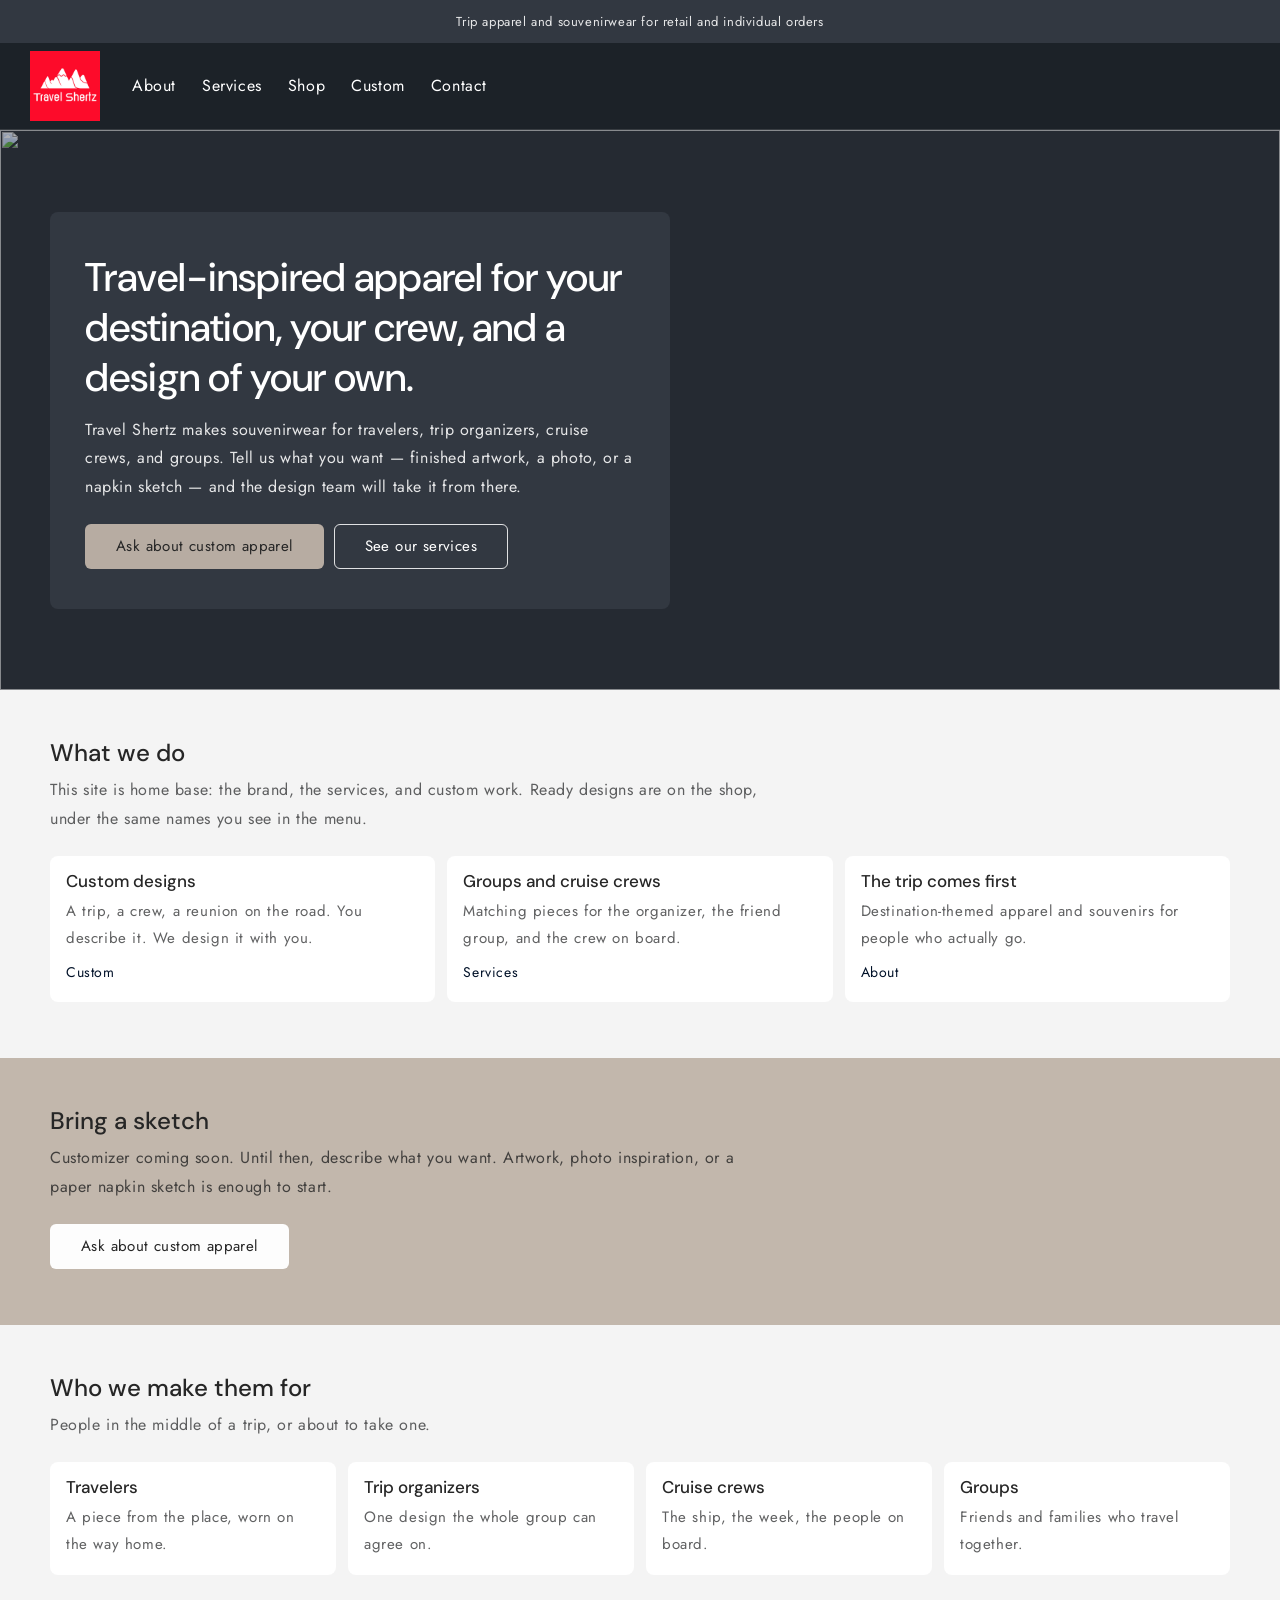
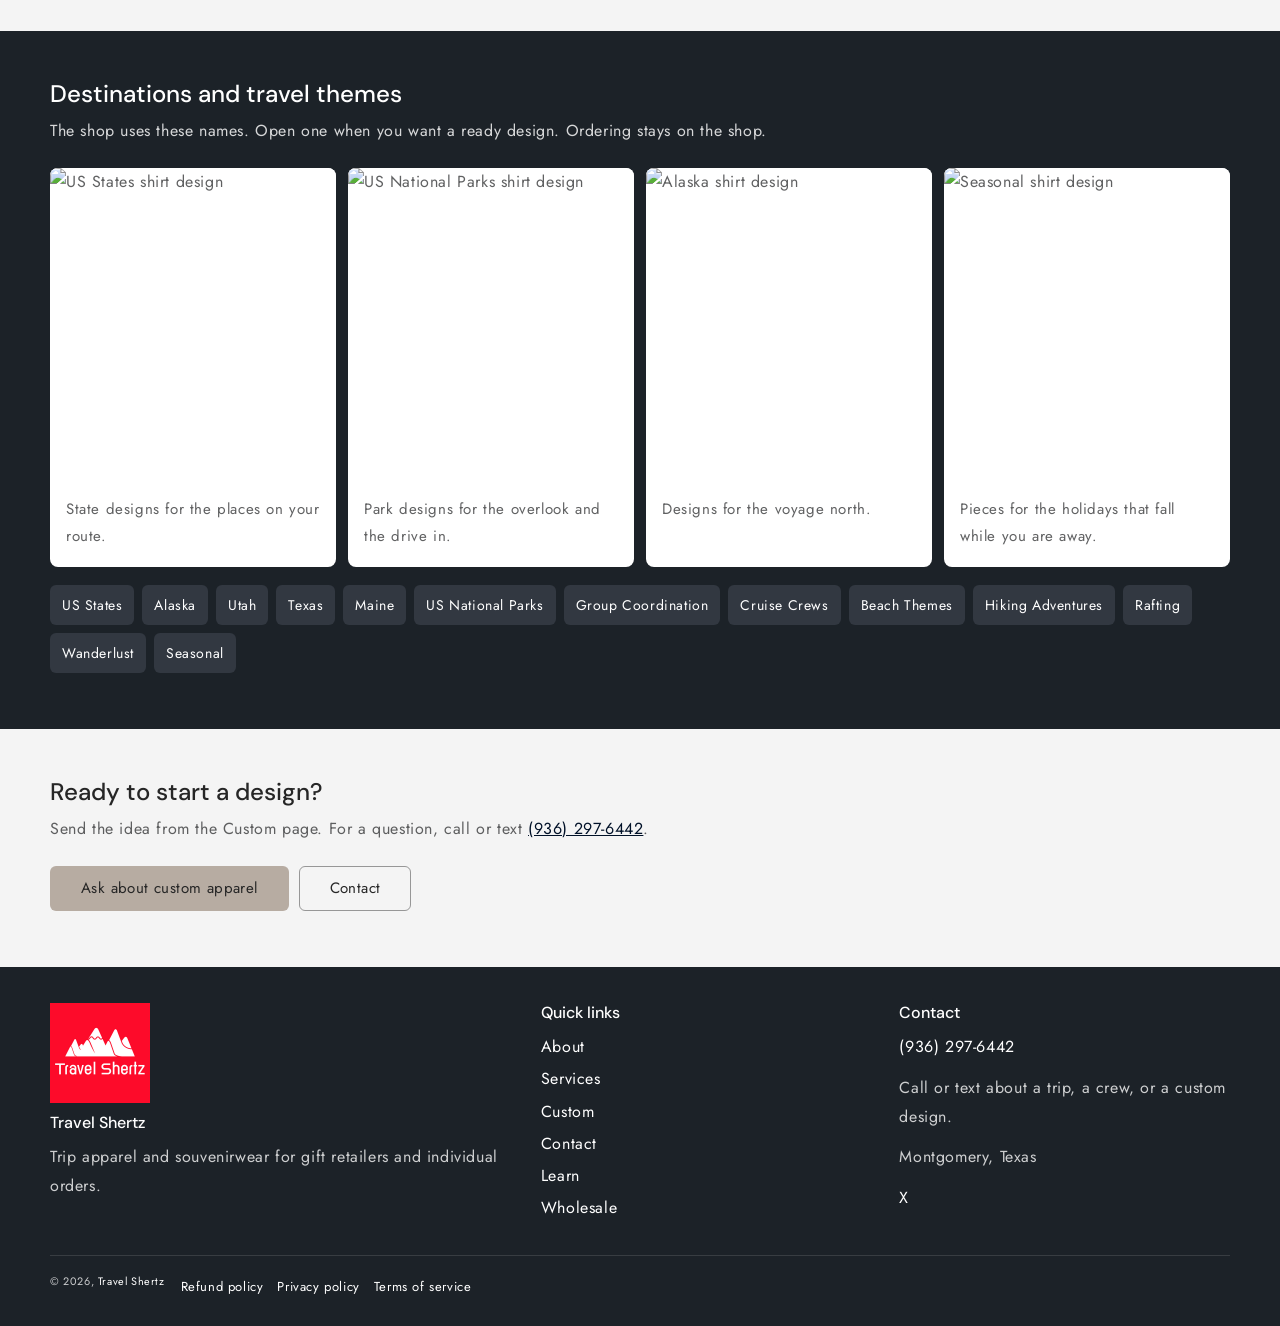
==== index.html @ 878ef2cf "Add Organization + WebSite JSON-LD and footer X link to homepage" ====
<!DOCTYPE html>
<html lang="en">
<head>
<meta charset="utf-8">
<meta name="viewport" content="width=device-width, initial-scale=1">
<title>Travel Shertz | Custom Design and Souvenir Apparel</title>
<meta name="description" content="Travel Shertz designs destination-themed apparel and souvenirs for travelers, trip organizers, cruise crews, and groups. Start a custom piece from artwork, a photo, or a napkin sketch.">

<link rel="canonical" href="https://travelshertz.com/">
<meta name="theme-color" content="#1c2228">
<link rel="icon" href="/assets/logo.png">
<link rel="preconnect" href="https://fonts.googleapis.com">
<link rel="preconnect" href="https://fonts.gstatic.com" crossorigin>
<link href="https://fonts.googleapis.com/css2?family=DM+Sans:ital,opsz,wght@0,9..40,500;0,9..40,600&family=Jost:ital,wght@0,400;0,500;0,700;1,400&display=swap" rel="stylesheet">
<link rel="stylesheet" href="/assets/site.css">

<script>document.documentElement.classList.add("js")</script>
<script type="application/ld+json">
{
  "@context": "https://schema.org",
  "@graph": [
    {
      "@type": "Organization",
      "@id": "https://travelshertz.com/#organization",
      "name": "Travel Shertz",
      "url": "https://travelshertz.com/",
      "logo": {
        "@type": "ImageObject",
        "url": "https://travelshertz.com/assets/logo.png",
        "width": 70,
        "height": 70
      },
      "description": "Travel Shertz designs destination-themed apparel and souvenirs for travelers, trip organizers, cruise crews, and groups.",
      "slogan": "Trip apparel and souvenirwear for retail and individual orders",
      "sameAs": [
        "https://shop.travelshertz.com/",
        "https://x.com/travelshertz"
      ],
      "telephone": "+19362976442",
      "address": {
        "@type": "PostalAddress",
        "streetAddress": "43 Brookgreen Cir N",
        "addressLocality": "Montgomery",
        "addressRegion": "TX",
        "postalCode": "77356",
        "addressCountry": "US"
      }
    },
    {
      "@type": "WebSite",
      "@id": "https://travelshertz.com/#website",
      "name": "Travel Shertz",
      "url": "https://travelshertz.com/",
      "inLanguage": "en",
      "publisher": {
        "@id": "https://travelshertz.com/#organization"
      }
    }
  ]
}
</script>
</head>
<body>
<a class="skip" href="#main">Skip to content</a>
<div class="announce"><p>Trip apparel and souvenirwear for retail and individual orders</p></div>
<header class="site-header">
  <div class="header-bar">
    <button class="nav-toggle" type="button" data-nav-toggle aria-expanded="false" aria-controls="nav">
      <span class="visually-hidden">Menu</span>
      <svg class="icon-open" xmlns="http://www.w3.org/2000/svg" fill="none" viewBox="0 0 18 16" aria-hidden="true"><path fill="currentColor" d="M1 .5a.5.5 0 1 0 0 1h15.71a.5.5 0 0 0 0-1zM.5 8a.5.5 0 0 1 .5-.5h15.71a.5.5 0 0 1 0 1H1A.5.5 0 0 1 .5 8m0 7a.5.5 0 0 1 .5-.5h15.71a.5.5 0 0 1 0 1H1a.5.5 0 0 1-.5-.5"/></svg>
      <svg class="icon-close" xmlns="http://www.w3.org/2000/svg" fill="none" viewBox="0 0 18 17" aria-hidden="true"><path fill="currentColor" d="M.865 15.978a.5.5 0 0 0 .707.707l7.433-7.431 7.579 7.282a.501.501 0 0 0 .846-.37.5.5 0 0 0-.153-.351L9.712 8.546l7.417-7.416a.5.5 0 1 0-.707-.708L8.991 7.853 1.413.573a.5.5 0 1 0-.693.72l7.563 7.268z"/></svg>
    </button>
    <a class="logo" href="/"><img src="/assets/logo.png" alt="Travel Shertz" width="70" height="70"></a>
    <span class="header-spacer" aria-hidden="true"></span>
    <nav id="nav" class="nav" data-nav aria-label="Primary">
      <ul class="primary">
        <li><a class="top" href="/about/">About</a></li>
        <li><a class="top" href="/services/">Services</a></li>
        <li class="has-sub" data-sub>
          <div class="shop-line">
            <a class="top" href="https://shop.travelshertz.com">Shop</a>
            <button class="sub-toggle" type="button" data-sub-toggle aria-expanded="false" aria-label="Show shop topics"><svg viewBox="0 0 10 6" aria-hidden="true"><path fill="currentColor" d="M9.354.646a.5.5 0 0 0-.708 0L5 4.293 1.354.646a.5.5 0 0 0-.708.708l4 4a.5.5 0 0 0 .708 0l4-4a.5.5 0 0 0 0-.708"/></svg></button>
          </div>
          <div class="sub">
            <div><p class="sub-label">Destinations</p><ul><li><a href="https://shop.travelshertz.com/collections/usa-souvenir-designs">US States</a></li>
<li><a href="https://shop.travelshertz.com/collections/alaska-souvenir-designs">Alaska</a></li>
<li><a href="https://shop.travelshertz.com/collections/utah-souvenir-designs">Utah</a></li>
<li><a href="https://shop.travelshertz.com/collections/texas-souvenir-designs">Texas</a></li>
<li><a href="https://shop.travelshertz.com/collections/maine-souvenir-designs">Maine</a></li>
<li><a href="https://shop.travelshertz.com/collections/us-national-park-souvenir-designs">US National Parks</a></li></ul></div>
<div><p class="sub-label">Group Themes</p><ul><li><a href="https://shop.travelshertz.com/collections/group-coordination">Group Coordination</a></li>
<li><a href="https://shop.travelshertz.com/collections/cruise-crews">Cruise Crews</a></li></ul></div>
<div><p class="sub-label">Travel Themes</p><ul><li><a href="https://shop.travelshertz.com/collections/beach-themes">Beach Themes</a></li>
<li><a href="https://shop.travelshertz.com/collections/hiking-adventures">Hiking Adventures</a></li>
<li><a href="https://shop.travelshertz.com/collections/rafting">Rafting</a></li>
<li><a href="https://shop.travelshertz.com/collections/wanderlust">Wanderlust</a></li></ul></div>
<div class="sub-single"><ul><li><a href="https://shop.travelshertz.com/collections/holiday-designs">Seasonal</a></li></ul></div>
          </div>
        </li>
        <li><a class="top" href="/custom/">Custom</a></li>
        <li><a class="top" href="/contact/">Contact</a></li>
      </ul>
    </nav>
  </div>
</header>
<main id="main">
<section class="hero">
  <img class="hero-media" src="https://shop.travelshertz.com/cdn/shop/files/northern-forest.jpg?v=1706945706&width=2000" alt="" width="2000" height="1334" fetchpriority="high">
  <div class="hero-shade" aria-hidden="true"></div>
  <div class="hero-inner">
    <div class="hero-box">
      <h1>Travel-inspired apparel for your destination, your crew, and a design of your own.</h1>
      <p>Travel Shertz makes souvenirwear for travelers, trip organizers, cruise crews, and groups. Tell us what you want — finished artwork, a photo, or a napkin sketch — and the design team will take it from there.</p>
      <div class="hero-actions">
        <a class="btn" href="/custom/">Ask about custom apparel</a>
        <a class="btn btn-secondary" href="/services/">See our services</a>
      </div>
    </div>
  </div>
</section>
<section class="section">
  <div class="page-width">
    <div class="section-head">
      <h2>What we do</h2>
      <p>This site is home base: the brand, the services, and custom work. Ready designs are on the shop, under the same names you see in the menu.</p>
    </div>
    <div class="cards cols-3">
      <a class="text-card" href="/custom/">
        <h3>Custom designs</h3>
        <p>A trip, a crew, a reunion on the road. You describe it. We design it with you.</p>
        <span class="more">Custom</span>
      </a>
      <a class="text-card" href="/services/#groups">
        <h3>Groups and cruise crews</h3>
        <p>Matching pieces for the organizer, the friend group, and the crew on board.</p>
        <span class="more">Services</span>
      </a>
      <a class="text-card" href="/about/">
        <h3>The trip comes first</h3>
        <p>Destination-themed apparel and souvenirs for people who actually go.</p>
        <span class="more">About</span>
      </a>
    </div>
  </div>
</section>
<section class="band-sand">
  <div class="section page-width">
    <div class="section-head">
      <h2>Bring a sketch</h2>
      <p>Customizer coming soon. Until then, describe what you want. Artwork, photo inspiration, or a paper napkin sketch is enough to start.</p>
    </div>
    <a class="btn" href="/custom/">Ask about custom apparel</a>
  </div>
</section>
<section class="section">
  <div class="page-width">
    <div class="section-head">
      <h2>Who we make them for</h2>
      <p>People in the middle of a trip, or about to take one.</p>
    </div>
    <div class="cards cols-4">
      <div class="text-card"><h3>Travelers</h3><p>A piece from the place, worn on the way home.</p></div>
      <div class="text-card"><h3>Trip organizers</h3><p>One design the whole group can agree on.</p></div>
      <div class="text-card"><h3>Cruise crews</h3><p>The ship, the week, the people on board.</p></div>
      <div class="text-card"><h3>Groups</h3><p>Friends and families who travel together.</p></div>
    </div>
  </div>
</section>
<section class="band-dark">
  <div class="section page-width">
    <div class="section-head">
      <h2>Destinations and travel themes</h2>
      <p>The shop uses these names. Open one when you want a ready design. Ordering stays on the shop.</p>
    </div>
    <div class="cards cols-4">
      <a class="card" href="https://shop.travelshertz.com/collections/usa-souvenir-designs">
        <img src="https://shop.travelshertz.com/cdn/shop/files/Texas_State_Skull_BC_3001_Athletic_Heather.jpg?v=1722195351&width=900" alt="US States shirt design" width="900" height="900" loading="lazy">
        <div class="card-body"><h3>US States</h3><p>State designs for the places on your route.</p></div>
      </a><a class="card" href="https://shop.travelshertz.com/collections/us-national-park-souvenir-designs">
        <img src="https://shop.travelshertz.com/cdn/shop/files/Carlsbad_Caverns_National_Park_Color_Badge_01_BC_3001_Deep_Teal.jpg?v=1723147517&width=900" alt="US National Parks shirt design" width="900" height="900" loading="lazy">
        <div class="card-body"><h3>US National Parks</h3><p>Park designs for the overlook and the drive in.</p></div>
      </a><a class="card" href="https://shop.travelshertz.com/collections/alaska-souvenir-designs">
        <img src="https://shop.travelshertz.com/cdn/shop/files/Crusin_to_Alaska_2024_BC_3001_White.jpg?v=1722196197&width=900" alt="Alaska shirt design" width="900" height="900" loading="lazy">
        <div class="card-body"><h3>Alaska</h3><p>Designs for the voyage north.</p></div>
      </a><a class="card" href="https://shop.travelshertz.com/collections/holiday-designs">
        <img src="https://shop.travelshertz.com/cdn/shop/files/SOL-CATI_BC3001_Black_d3bbeb18-f0de-481c-b715-cf8dd68c340a.jpg?v=1742321583&width=900" alt="Seasonal shirt design" width="900" height="900" loading="lazy">
        <div class="card-body"><h3>Seasonal</h3><p>Pieces for the holidays that fall while you are away.</p></div>
      </a>
    </div>
    <ul class="nouns">
      <li><a href="https://shop.travelshertz.com/collections/usa-souvenir-designs">US States</a></li>
<li><a href="https://shop.travelshertz.com/collections/alaska-souvenir-designs">Alaska</a></li>
<li><a href="https://shop.travelshertz.com/collections/utah-souvenir-designs">Utah</a></li>
<li><a href="https://shop.travelshertz.com/collections/texas-souvenir-designs">Texas</a></li>
<li><a href="https://shop.travelshertz.com/collections/maine-souvenir-designs">Maine</a></li>
<li><a href="https://shop.travelshertz.com/collections/us-national-park-souvenir-designs">US National Parks</a></li>
<li><a href="https://shop.travelshertz.com/collections/group-coordination">Group Coordination</a></li>
<li><a href="https://shop.travelshertz.com/collections/cruise-crews">Cruise Crews</a></li>
<li><a href="https://shop.travelshertz.com/collections/beach-themes">Beach Themes</a></li>
<li><a href="https://shop.travelshertz.com/collections/hiking-adventures">Hiking Adventures</a></li>
<li><a href="https://shop.travelshertz.com/collections/rafting">Rafting</a></li>
<li><a href="https://shop.travelshertz.com/collections/wanderlust">Wanderlust</a></li>
<li><a href="https://shop.travelshertz.com/collections/holiday-designs">Seasonal</a></li>
    </ul>
  </div>
</section>
<section class="section">
  <div class="page-width">
    <div class="section-head">
      <h2>Ready to start a design?</h2>
      <p>Send the idea from the Custom page. For a question, call or text <a href="tel:+19362976442">(936) 297-6442</a>.</p>
    </div>
    <div class="actions-row">
      <a class="btn" href="/custom/">Ask about custom apparel</a>
      <a class="btn btn-line" href="/contact/">Contact</a>
    </div>
  </div>
</section>
</main>
<footer class="footer">
  <div class="page-width">
    <div class="footer-grid">
      <div>
        <img class="footer-logo" src="/assets/logo.png" alt="" width="100" height="100">
        <h2>Travel Shertz</h2>
        <p>Trip apparel and souvenirwear for gift retailers and individual orders.</p>
      </div>
      <div>
        <h2>Quick links</h2>
        <ul>
          <li><a href="/about/">About</a></li>
          <li><a href="/services/">Services</a></li>
          <li><a href="/custom/">Custom</a></li>
          <li><a href="/contact/">Contact</a></li>
          <li><a href="/learn/">Learn</a></li>
          <li><a href="https://shop.travelshertz.com/pages/wholesale">Wholesale</a></li>
        </ul>
      </div>
      <div>
        <h2>Contact</h2>
        <p><a href="tel:+19362976442">(936) 297-6442</a></p>
        <p>Call or text about a trip, a crew, or a custom design.</p>
        <p>Montgomery, Texas</p>
        <p><a href="https://x.com/travelshertz" rel="me noopener" target="_blank">X</a></p>
      </div>
    </div>
    <div class="footer-base">
      <small>&copy; 2026, <a href="/">Travel Shertz</a></small>
      <ul>
        <li><a href="https://shop.travelshertz.com/policies/refund-policy">Refund policy</a></li>
        <li><a href="/privacy.html">Privacy policy</a></li>
        <li><a href="/terms.html">Terms of service</a></li>
      </ul>
    </div>
  </div>
</footer>
<script src="/assets/site.js"></script>
</body>
</html>
---- assets/site.css ----
/* Visual system matched to shop.travelshertz.com: Jost body, DM Sans headings, charcoal header, taupe buttons. */
:root {
  --bg: #f4f4f4;
  --paper: #ffffff;
  --ink: #2b2c2d;
  --strong: #262626;
  --muted: rgba(43, 44, 45, 0.75);
  --link: #001128;
  --header: #1c2228;
  --bar: #323841;
  --taupe: #b7aca2;
  --taupe-deep: #797068;
  --sand: #c2b7ac;
  --line: rgba(43, 44, 45, 0.16);
  --radius: 8px;
  --btn: 6px;
  --font: Jost, "Segoe UI", sans-serif;
  --display: "DM Sans", "Segoe UI", sans-serif;
  --page: 120rem;
}

*,
*::before,
*::after { box-sizing: border-box; }

html { font-size: 62.5%; scroll-behavior: smooth; }

body {
  margin: 0;
  min-height: 100%;
  background: var(--bg);
  color: var(--muted);
  font-family: var(--font);
  font-size: 1.6rem;
  font-weight: 400;
  letter-spacing: 0.06rem;
  line-height: 1.8;
}

img { max-width: 100%; height: auto; }

h1, h2, h3, .sub-label {
  font-family: var(--display);
  font-weight: 500;
  letter-spacing: 0;
  color: var(--strong);
  line-height: 1.25;
}

h1 { font-size: 3rem; margin: 0 0 1.2rem; }
h2 { font-size: 2.2rem; margin: 0 0 1rem; }
h3 { font-size: 1.7rem; margin: 0 0 0.6rem; }

@media (min-width: 750px) {
  h1 { font-size: 4rem; }
  h2 { font-size: 2.4rem; }
}

p { margin: 0 0 1.2rem; }
a { color: var(--link); }
button, input, select, textarea { font: inherit; letter-spacing: 0.04rem; }

.skip {
  position: absolute;
  left: 1rem;
  top: -8rem;
  background: #fff;
  color: #000;
  padding: 1rem 1.4rem;
  z-index: 80;
  border-radius: var(--btn);
}
.skip:focus { top: 1rem; }

.visually-hidden {
  position: absolute;
  width: 1px;
  height: 1px;
  padding: 0;
  margin: -1px;
  overflow: hidden;
  clip: rect(0, 0, 0, 0);
  white-space: nowrap;
  border: 0;
}

.page-width {
  width: min(var(--page), calc(100% - 3rem));
  margin-inline: auto;
}
@media (min-width: 990px) {
  .page-width { width: min(var(--page), calc(100% - 10rem)); }
}

.announce {
  background: var(--bar);
  color: rgba(255, 255, 255, 0.88);
  text-align: center;
  padding: 1rem 1.5rem;
  font-size: 1.3rem;
}
.announce p { margin: 0; }

.site-header {
  position: sticky;
  top: 0;
  z-index: 50;
  background: var(--header);
  border-bottom: 1px solid rgba(255, 255, 255, 0.12);
}

.header-bar {
  display: grid;
  grid-template-columns: 4.4rem 1fr 4.4rem;
  align-items: center;
  min-height: 7.4rem;
  padding: 0.6rem 1.2rem;
  position: relative;
}

.logo { justify-self: center; display: flex; line-height: 0; text-decoration: none; }
.logo img { width: 70px; height: 70px; }

.nav-toggle {
  display: none;
  width: 4.4rem;
  height: 4.4rem;
  border: 0;
  background: transparent;
  color: #fff;
  padding: 0;
  cursor: pointer;
  align-items: center;
  justify-content: center;
}
.js .nav-toggle { display: inline-flex; }
.nav-toggle svg { width: 1.8rem; height: 1.6rem; }
.nav-toggle .icon-close { display: none; }
.nav-toggle[aria-expanded="true"] .icon-open { display: none; }
.nav-toggle[aria-expanded="true"] .icon-close { display: block; }

.primary, .sub ul, .nouns, .footer ul { list-style: none; margin: 0; padding: 0; }

.primary a.top {
  color: var(--strong);
  text-decoration: none;
  display: flex;
  align-items: center;
  min-height: 4.4rem;
  padding: 0.4rem 2rem;
}
.primary a.top:hover,
.primary a[aria-current="page"] { text-decoration: underline; text-underline-offset: 0.3rem; }

.nav {
  grid-column: 1 / -1;
  background: var(--bg);
  color: var(--ink);
}
.js .nav { display: none; }
.js .nav.is-open {
  display: block;
  position: absolute;
  left: 0;
  right: 0;
  top: 100%;
  max-height: calc(100vh - 8rem);
  overflow: auto;
  box-shadow: 0 8px 20px rgba(0, 17, 40, 0.12);
  border-top: 1px solid var(--line);
}

.shop-line { display: flex; align-items: center; justify-content: space-between; }
.shop-line .top { flex: 1; }
.sub-toggle {
  display: none;
  width: 4.4rem;
  height: 4.4rem;
  margin-right: 0.6rem;
  border: 0;
  background: transparent;
  color: var(--strong);
  cursor: pointer;
}
.js .sub-toggle { display: inline-flex; align-items: center; justify-content: center; }
.sub-toggle svg { width: 1rem; height: 0.6rem; }
.sub-toggle[aria-expanded="true"] svg { transform: rotate(180deg); }

.sub { padding: 0 2rem 1.4rem 3.2rem; }
.js .sub { display: none; }
.js .has-sub.is-open .sub { display: block; }
.sub-label {
  margin: 1rem 0 0.4rem;
  font-size: 1.4rem;
}
.sub-single { padding-top: 1rem; }
.sub-single a { font-family: var(--display); font-weight: 500; color: var(--strong); }
.sub a {
  display: block;
  color: var(--ink);
  text-decoration: none;
  padding: 0.45rem 0;
  font-size: 1.5rem;
}
.sub a:hover { text-decoration: underline; text-underline-offset: 0.25rem; }

@media (min-width: 990px) {
  .header-bar {
    display: flex;
    gap: 1.2rem;
    padding: 0.8rem 3rem;
  }
  .header-spacer, .nav-toggle, .sub-toggle { display: none !important; }
  .logo { justify-self: auto; margin-right: 0.8rem; }
  .nav, .js .nav {
    display: block;
    position: static;
    background: transparent;
    max-height: none;
    overflow: visible;
    box-shadow: none;
    border: 0;
    grid-column: auto;
  }
  .primary { display: flex; align-items: center; gap: 0.2rem; }
  .primary a.top {
    color: #fff;
    padding: 1rem 1.2rem;
    min-height: 0;
  }
  .header-bar { position: relative; }
  .has-sub { position: static; }
  .sub, .js .sub {
    display: none;
    position: absolute;
    top: calc(100% - 0.2rem);
    left: 16rem;
    right: auto;
    width: max-content;
    max-width: calc(100vw - 8rem);
    padding: 2rem 2.2rem 2.2rem;
    background: var(--bg);
    border-radius: var(--radius);
    box-shadow: 0 4px 16px rgba(0, 17, 40, 0.12);
    grid-template-columns: max-content max-content max-content max-content;
    gap: 1.6rem 3.2rem;
    z-index: 60;
  }
  .has-sub:hover .sub,
  .has-sub:focus-within .sub,
  .js .has-sub:hover .sub,
  .js .has-sub:focus-within .sub { display: grid; }
  .sub-label { margin-top: 0; color: var(--strong); }
  .sub-single { padding-top: 0; }
  .sub-single a { padding-top: 0; }
  .sub a { color: rgba(43, 44, 45, 0.9); padding: 0.35rem 0; }
}

.hero {
  position: relative;
  display: flex;
  align-items: center;
  min-height: 34rem;
  background: var(--header);
  overflow: hidden;
}
@media (min-width: 750px) {
  .hero { min-height: 56rem; }
}
.hero-media, .hero-shade { position: absolute; inset: 0; width: 100%; height: 100%; }
.hero-media { object-fit: cover; }
.hero-shade { background: #323841; opacity: 0.4; }
.hero-inner { position: relative; z-index: 1; padding: 3rem 0; width: min(var(--page), calc(100% - 3rem)); margin-inline: auto; }
@media (min-width: 990px) {
  .hero-inner { width: min(var(--page), calc(100% - 10rem)); }
}
.hero-box {
  background: var(--bar);
  color: rgba(255, 255, 255, 0.88);
  border-radius: var(--radius);
  padding: 2.6rem 2rem;
  max-width: 62rem;
}
@media (min-width: 750px) {
  .hero-box { padding: 4rem 3.5rem; }
}
.hero-box h1 { color: #fff; margin-bottom: 1.4rem; }
.hero-box p { margin: 0; font-size: 1.6rem; }
.hero-actions { display: flex; flex-wrap: wrap; gap: 1rem; margin-top: 2.2rem; }
@media (max-width: 749px) {
  .hero-inner { text-align: center; }
  .hero-box { margin-inline: auto; max-width: 100%; }
  .hero-actions { flex-direction: column; align-items: stretch; }
  .hero-actions .btn { width: 100%; }
}

.btn {
  display: inline-flex;
  align-items: center;
  justify-content: center;
  min-height: 4.5rem;
  padding: 0 3rem;
  border-radius: var(--btn);
  border: 1px solid transparent;
  background: var(--taupe);
  color: var(--strong);
  text-decoration: none;
  cursor: pointer;
  font-size: 1.5rem;
  letter-spacing: 0.04rem;
}
.btn:hover { background: #a89d93; text-decoration: none; }
.btn-secondary {
  background: transparent;
  color: #fff;
  border-color: rgba(255, 255, 255, 0.85);
}
.btn-secondary:hover { background: rgba(255, 255, 255, 0.08); }
.btn-line {
  background: transparent;
  color: var(--strong);
  border-color: rgba(38, 38, 38, 0.45);
}
.btn-line:hover { background: rgba(38, 38, 38, 0.05); }
.band-sand .btn { background: #fdfdfd; color: var(--strong); }
.band-sand .btn:hover { background: #fff; }
.band-dark .btn { background: #fff; color: #001128; }
.band-dark .btn:hover { background: #f4f4f4; }

.section { padding: 3.6rem 0 4.2rem; }
@media (min-width: 750px) {
  .section { padding: 4.8rem 0 5.6rem; }
}
.section-head { max-width: 72rem; margin-bottom: 2.2rem; }
.section-head h2, .section-head p:last-child { margin-bottom: 0; }
.section-head p { margin-top: 0.8rem; }

.cards { display: grid; gap: 1.2rem; grid-template-columns: minmax(0, 1fr); }
@media (min-width: 750px) {
  .cards.cols-2 { grid-template-columns: repeat(2, minmax(0, 1fr)); }
  .cards.cols-3 { grid-template-columns: repeat(3, minmax(0, 1fr)); }
  .cards.cols-4 { grid-template-columns: repeat(2, minmax(0, 1fr)); }
}
@media (min-width: 990px) {
  .cards.cols-4 { grid-template-columns: repeat(4, minmax(0, 1fr)); }
}

.card, .text-card {
  background: var(--paper);
  border-radius: var(--radius);
  color: var(--muted);
  overflow: hidden;
}
a.card, a.text-card { display: flex; flex-direction: column; height: 100%; text-decoration: none; color: var(--muted); }
a.card:hover h3, a.text-card:hover h3 { text-decoration: underline; text-underline-offset: 0.3rem; }
.card img { width: 100%; max-width: 100%; aspect-ratio: 1; object-fit: cover; background: #fff; display: block; }
.card-body, .text-card { padding: 1.5rem 1.6rem 1.7rem; }
.text-card h3, .card h3 { color: var(--strong); }
.card p, .text-card p { margin: 0; font-size: 1.5rem; }
.card .more, .text-card .more { display: inline-block; margin-top: 0.8rem; color: var(--link); font-size: 1.4rem; }

.band-sand { background: var(--sand); color: rgba(38, 38, 38, 0.82); }
.band-sand h2, .band-sand h3 { color: var(--strong); }
.band-dark { background: var(--header); color: rgba(255, 255, 255, 0.82); }
.band-dark h2, .band-dark h3 { color: #fff; }
.band-dark .section-head p { color: rgba(255, 255, 255, 0.82); }

.nouns { display: flex; flex-wrap: wrap; gap: 0.8rem; margin-top: 1.8rem; }
.nouns a {
  display: inline-flex;
  align-items: center;
  min-height: 4rem;
  padding: 0.4rem 1.2rem;
  border-radius: var(--btn);
  background: var(--bar);
  color: #fff;
  text-decoration: none;
  font-size: 1.4rem;
}
.nouns a:hover { text-decoration: underline; text-underline-offset: 0.25rem; }
.band-light .nouns a, .prose .nouns a { background: #fff; color: var(--strong); border: 1px solid var(--line); }

.split {
  display: grid;
  gap: 2rem;
}
@media (min-width: 750px) {
  .split { grid-template-columns: 1.15fr 0.85fr; align-items: start; }
}

.page-intro { padding: 3.2rem 0 0.4rem; }
.page-intro .lede { max-width: 74rem; font-size: 1.8rem; color: rgba(43, 44, 45, 0.82); }

.prose { max-width: 76rem; padding-bottom: 4rem; }
.prose h2 { margin-top: 3.2rem; padding-bottom: 0.5rem; border-bottom: 2px solid var(--taupe); }
.prose ul { margin: 0 0 1.4rem; padding-left: 1.8rem; }
.prose li { margin: 0.4rem 0; }
.prose a { color: var(--link); }

.note {
  background: #fff;
  border-radius: var(--radius);
  padding: 1.6rem 1.8rem;
  margin: 0 0 2rem;
}
.note h2 { margin: 0 0 0.8rem; padding: 0; border: 0; font-size: 2rem; }
.prose .btn { margin-top: 0.4rem; }
.band-sand .note { background: rgba(255, 255, 255, 0.45); }

.form { display: grid; gap: 1.4rem; max-width: 64rem; }
.form label { display: block; color: var(--strong); font-weight: 500; font-size: 1.4rem; margin-bottom: 0.45rem; }
.hint { display: block; margin-top: 0.4rem; font-size: 1.3rem; font-weight: 400; color: var(--muted); }
input[type="text"], input[type="email"], input[type="tel"], input[type="url"], input:not([type]), select, textarea {
  width: 100%;
  color: var(--strong);
  background: #fff;
  border: 1px solid rgba(43, 44, 45, 0.55);
  border-radius: var(--btn);
  padding: 1.2rem 1.4rem;
}
a[href^="tel:"] { white-space: nowrap; }
textarea { min-height: 14rem; resize: vertical; }
input:focus, select:focus, textarea:focus { outline: 2px solid var(--taupe-deep); outline-offset: 1px; }
.optin {
  display: flex;
  gap: 1rem;
  align-items: flex-start;
  background: #fff;
  border: 1px solid var(--line);
  border-radius: var(--radius);
  padding: 1.2rem 1.3rem;
}
.optin input { width: auto; margin-top: 0.45rem; }
.optin span { font-size: 1.3rem; letter-spacing: 0.02rem; line-height: 1.55; font-weight: 400; color: var(--muted); }
.optin a { color: var(--link); }
input.hp { position: absolute; left: -10000px; top: auto; width: 1px; height: 1px; overflow: hidden; padding: 0; border: 0; }
.status { min-height: 1.6em; color: var(--strong); font-size: 1.5rem; }
.actions-row { display: flex; flex-wrap: wrap; gap: 1rem; align-items: center; }

.footer {
  background: var(--header);
  color: rgba(255, 255, 255, 0.78);
  padding: 3.6rem 0 2.4rem;
}
.footer a { color: #fff; text-decoration: none; }
.footer a:hover { text-decoration: underline; text-underline-offset: 0.25rem; }
.footer h2 { color: #fff; font-size: 1.6rem; margin: 0 0 1rem; }
.footer-grid { display: grid; gap: 2.8rem; }
@media (min-width: 750px) {
  .footer-grid { grid-template-columns: 1.4fr 1fr 1fr; }
}
.footer-logo { width: 100px; height: 100px; display: block; margin-bottom: 1rem; }
.footer li { margin: 0.35rem 0; }
.footer-base {
  display: flex;
  flex-wrap: wrap;
  gap: 0.8rem 1.6rem;
  margin-top: 2.8rem;
  padding-top: 1.6rem;
  border-top: 1px solid rgba(255, 255, 255, 0.12);
  font-size: 1.3rem;
}
.footer-base ul { display: flex; flex-wrap: wrap; gap: 0.4rem 1.4rem; }

:focus-visible { outline: 2px solid #c2b7ac; outline-offset: 2px; }
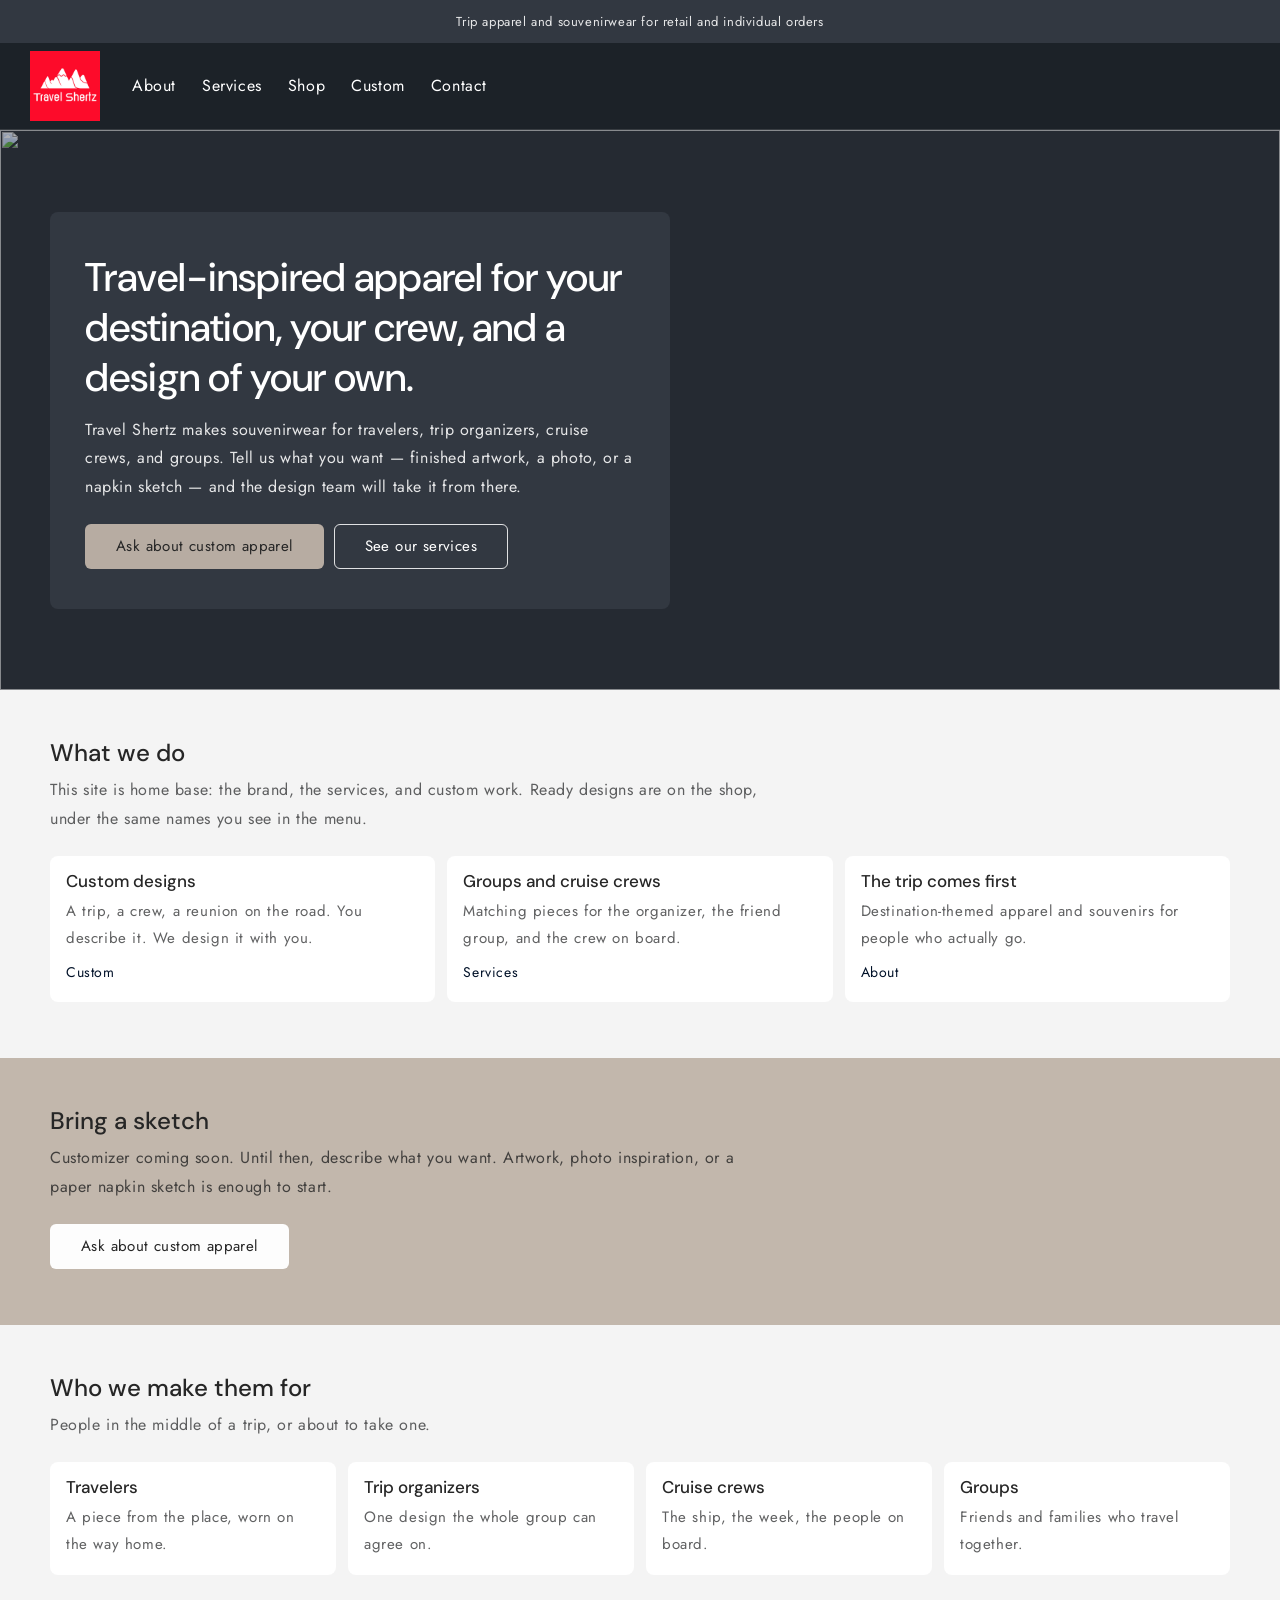
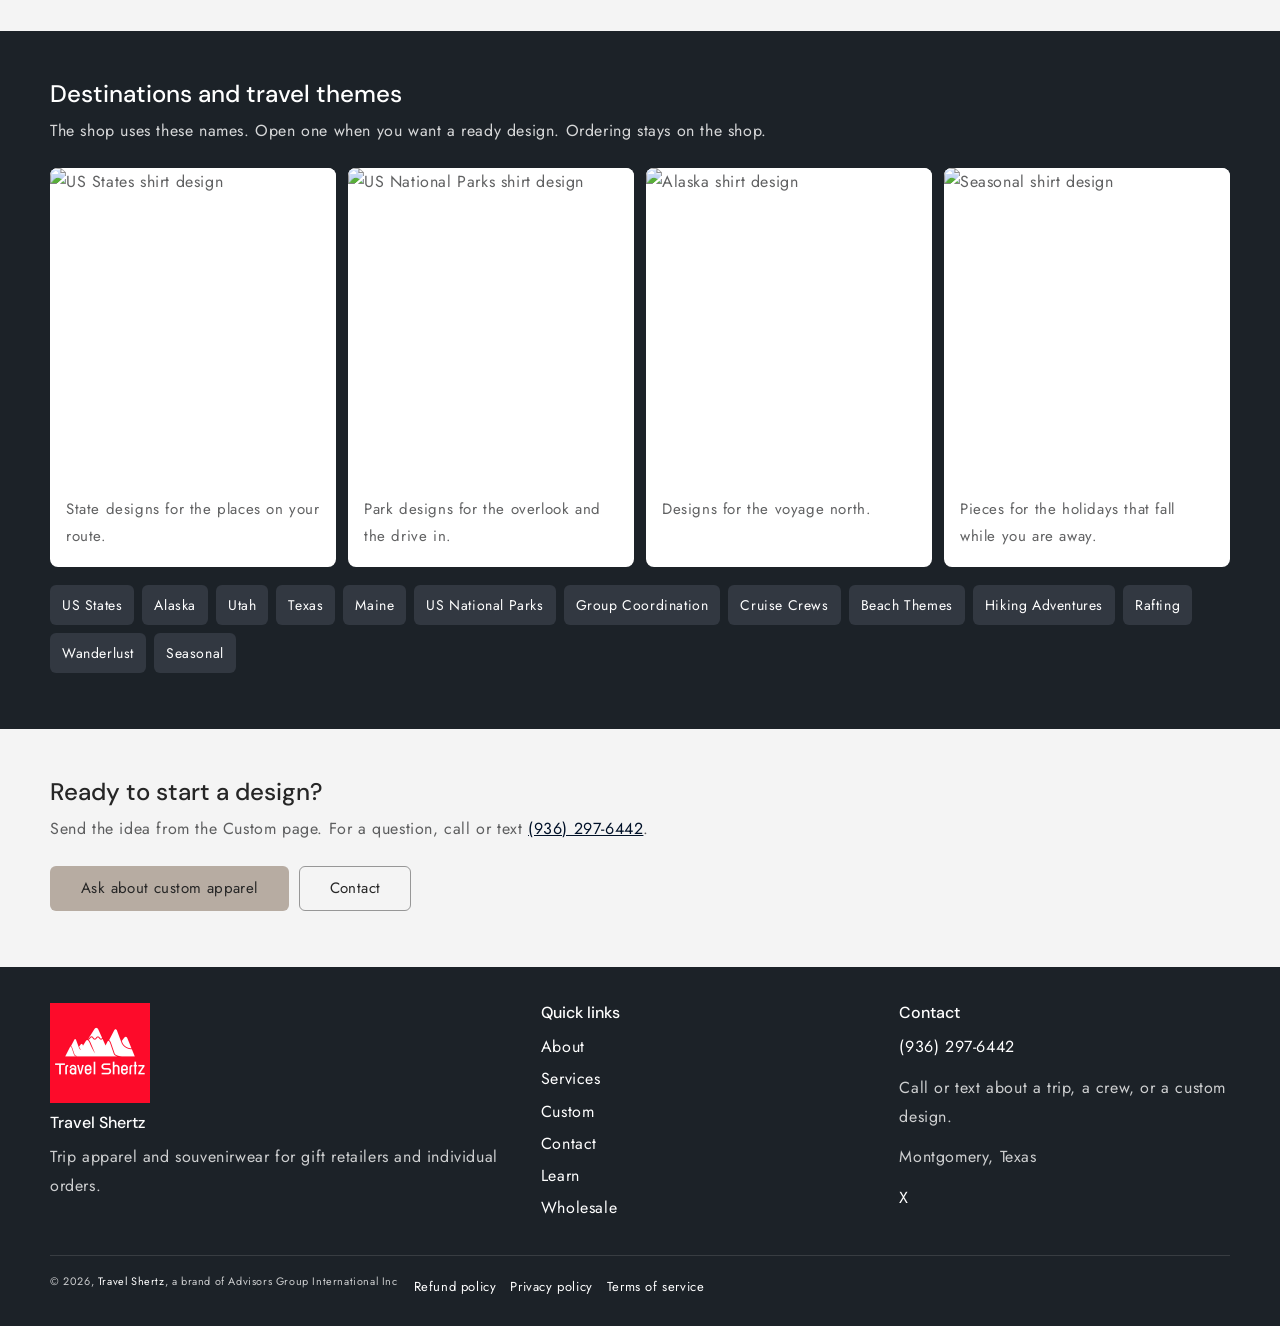
==== commit 25495ae6: "Add AGII brand line to footer and parentOrganization JSON-LD Travel Shertz is a brand of Advisors Gr" ====
--- a/index.html
+++ b/index.html
@@ -32,6 +32,11 @@
       },
       "description": "Travel Shertz designs destination-themed apparel and souvenirs for travelers, trip organizers, cruise crews, and groups.",
       "slogan": "Trip apparel and souvenirwear for retail and individual orders",
+      "parentOrganization": {
+        "@type": "Organization",
+        "name": "Advisors Group International Inc",
+        "url": "https://advisorsgroupintl.com/"
+      },
       "sameAs": [
         "https://shop.travelshertz.com/",
         "https://x.com/travelshertz"
@@ -245,7 +250,7 @@
       </div>
     </div>
     <div class="footer-base">
-      <small>&copy; 2026, <a href="/">Travel Shertz</a></small>
+      <small>&copy; 2026, <a href="/">Travel Shertz</a>, a brand of Advisors Group International Inc</small>
       <ul>
         <li><a href="https://shop.travelshertz.com/policies/refund-policy">Refund policy</a></li>
         <li><a href="/privacy.html">Privacy policy</a></li>
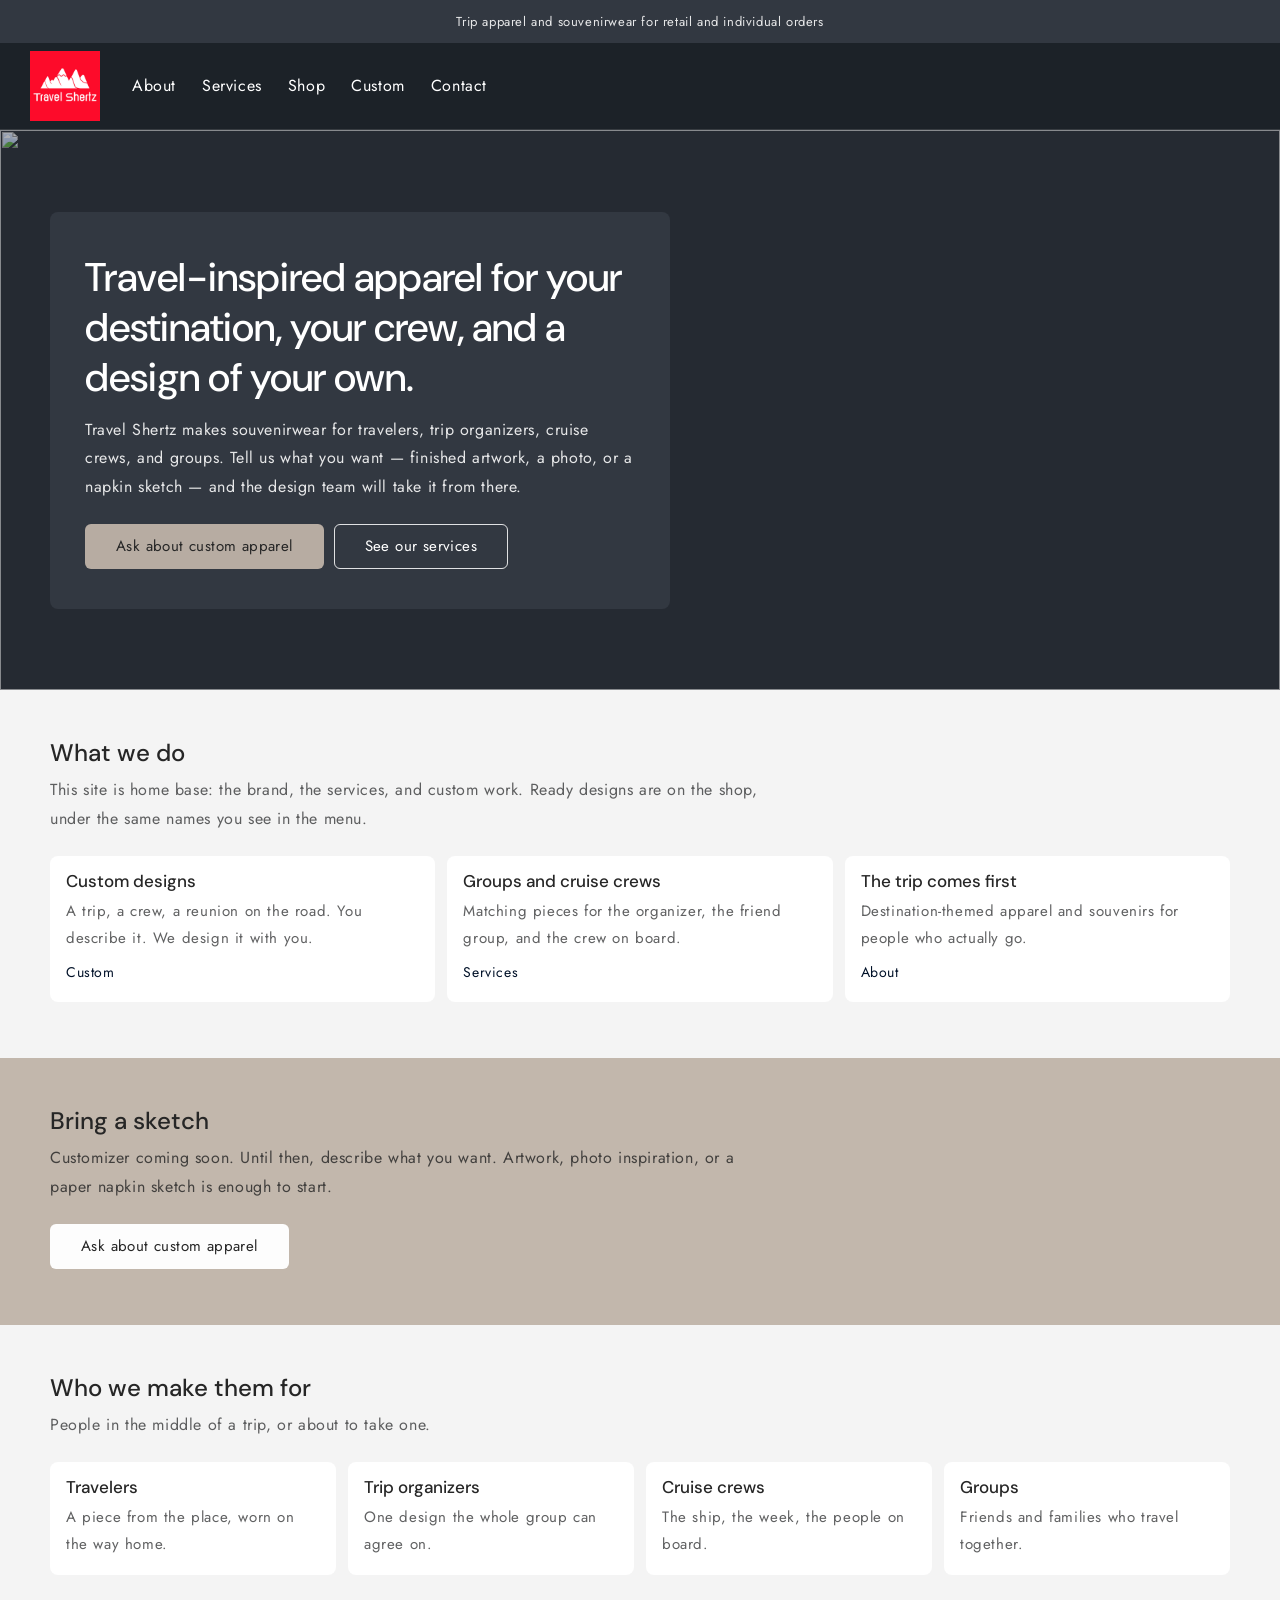
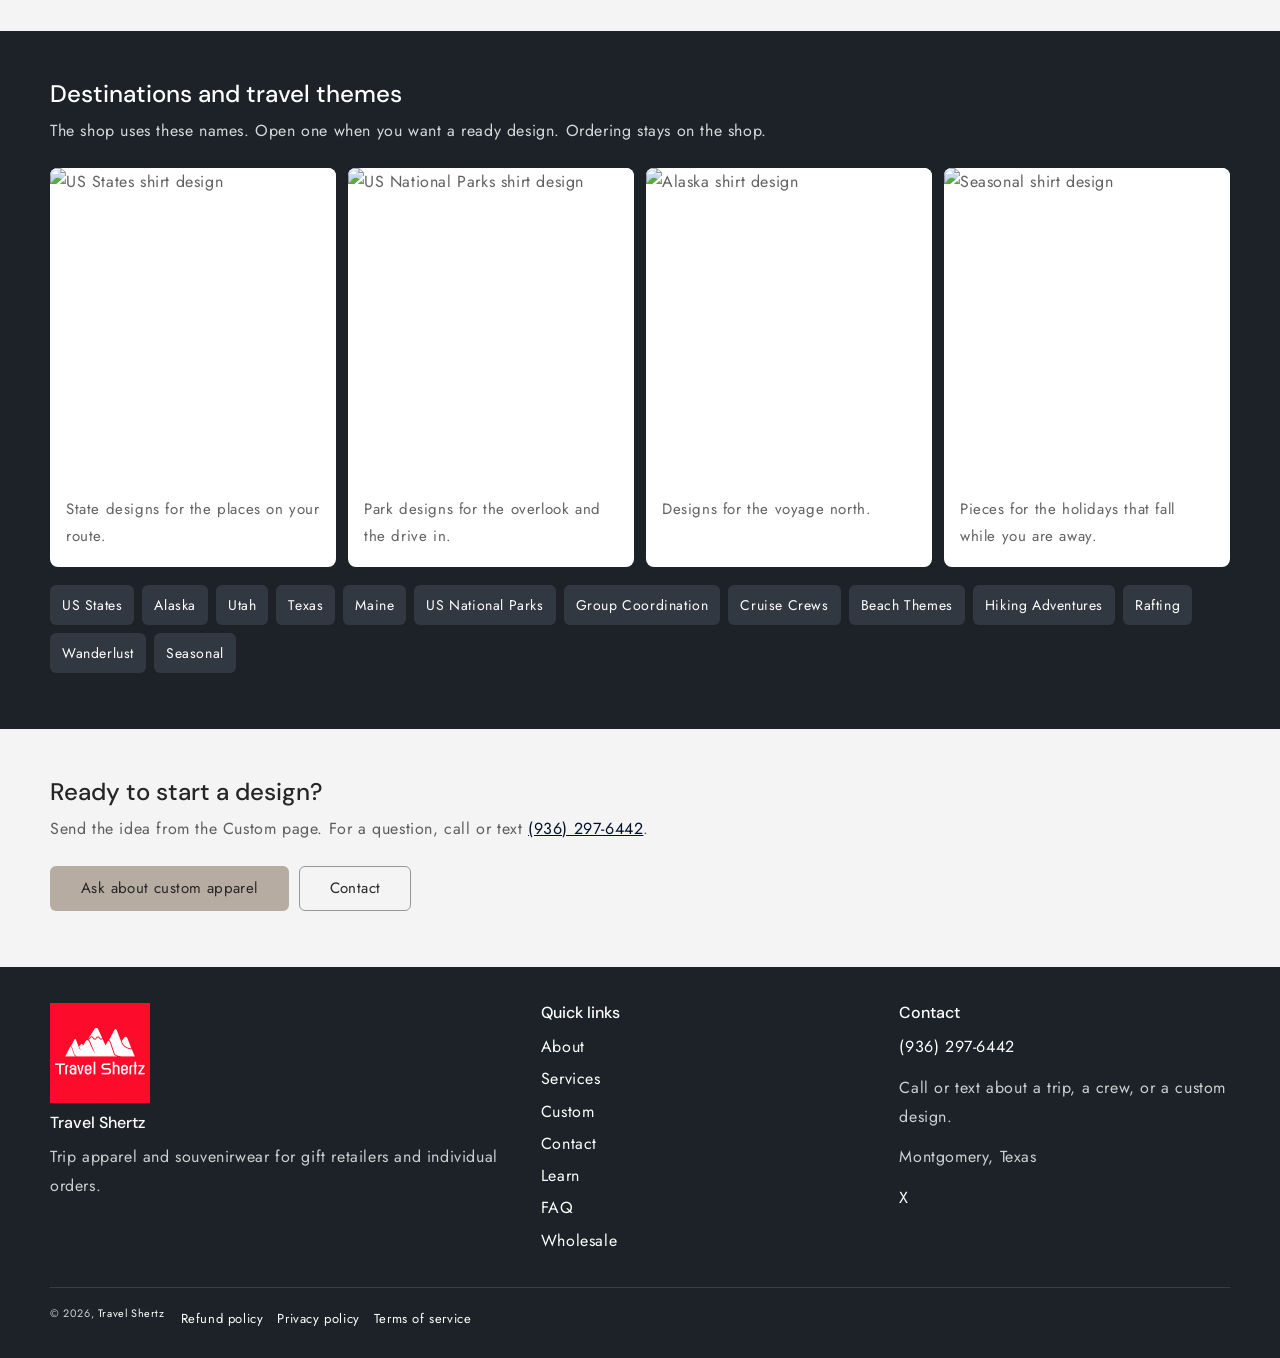
==== commit 5d876369: "feat: add FAQ page from Drafty copy Publish /faq/ in the existing page template with FAQPage JSON-LD" ====
--- a/index.html
+++ b/index.html
@@ -32,11 +32,6 @@
       },
       "description": "Travel Shertz designs destination-themed apparel and souvenirs for travelers, trip organizers, cruise crews, and groups.",
       "slogan": "Trip apparel and souvenirwear for retail and individual orders",
-      "parentOrganization": {
-        "@type": "Organization",
-        "name": "Advisors Group International Inc",
-        "url": "https://advisorsgroupintl.com/"
-      },
       "sameAs": [
         "https://shop.travelshertz.com/",
         "https://x.com/travelshertz"
@@ -238,6 +233,7 @@
           <li><a href="/custom/">Custom</a></li>
           <li><a href="/contact/">Contact</a></li>
           <li><a href="/learn/">Learn</a></li>
+          <li><a href="/faq/">FAQ</a></li>
           <li><a href="https://shop.travelshertz.com/pages/wholesale">Wholesale</a></li>
         </ul>
       </div>
@@ -250,7 +246,7 @@
       </div>
     </div>
     <div class="footer-base">
-      <small>&copy; 2026, <a href="/">Travel Shertz</a>, a brand of Advisors Group International Inc</small>
+      <small>&copy; 2026, <a href="/">Travel Shertz</a></small>
       <ul>
         <li><a href="https://shop.travelshertz.com/policies/refund-policy">Refund policy</a></li>
         <li><a href="/privacy.html">Privacy policy</a></li>
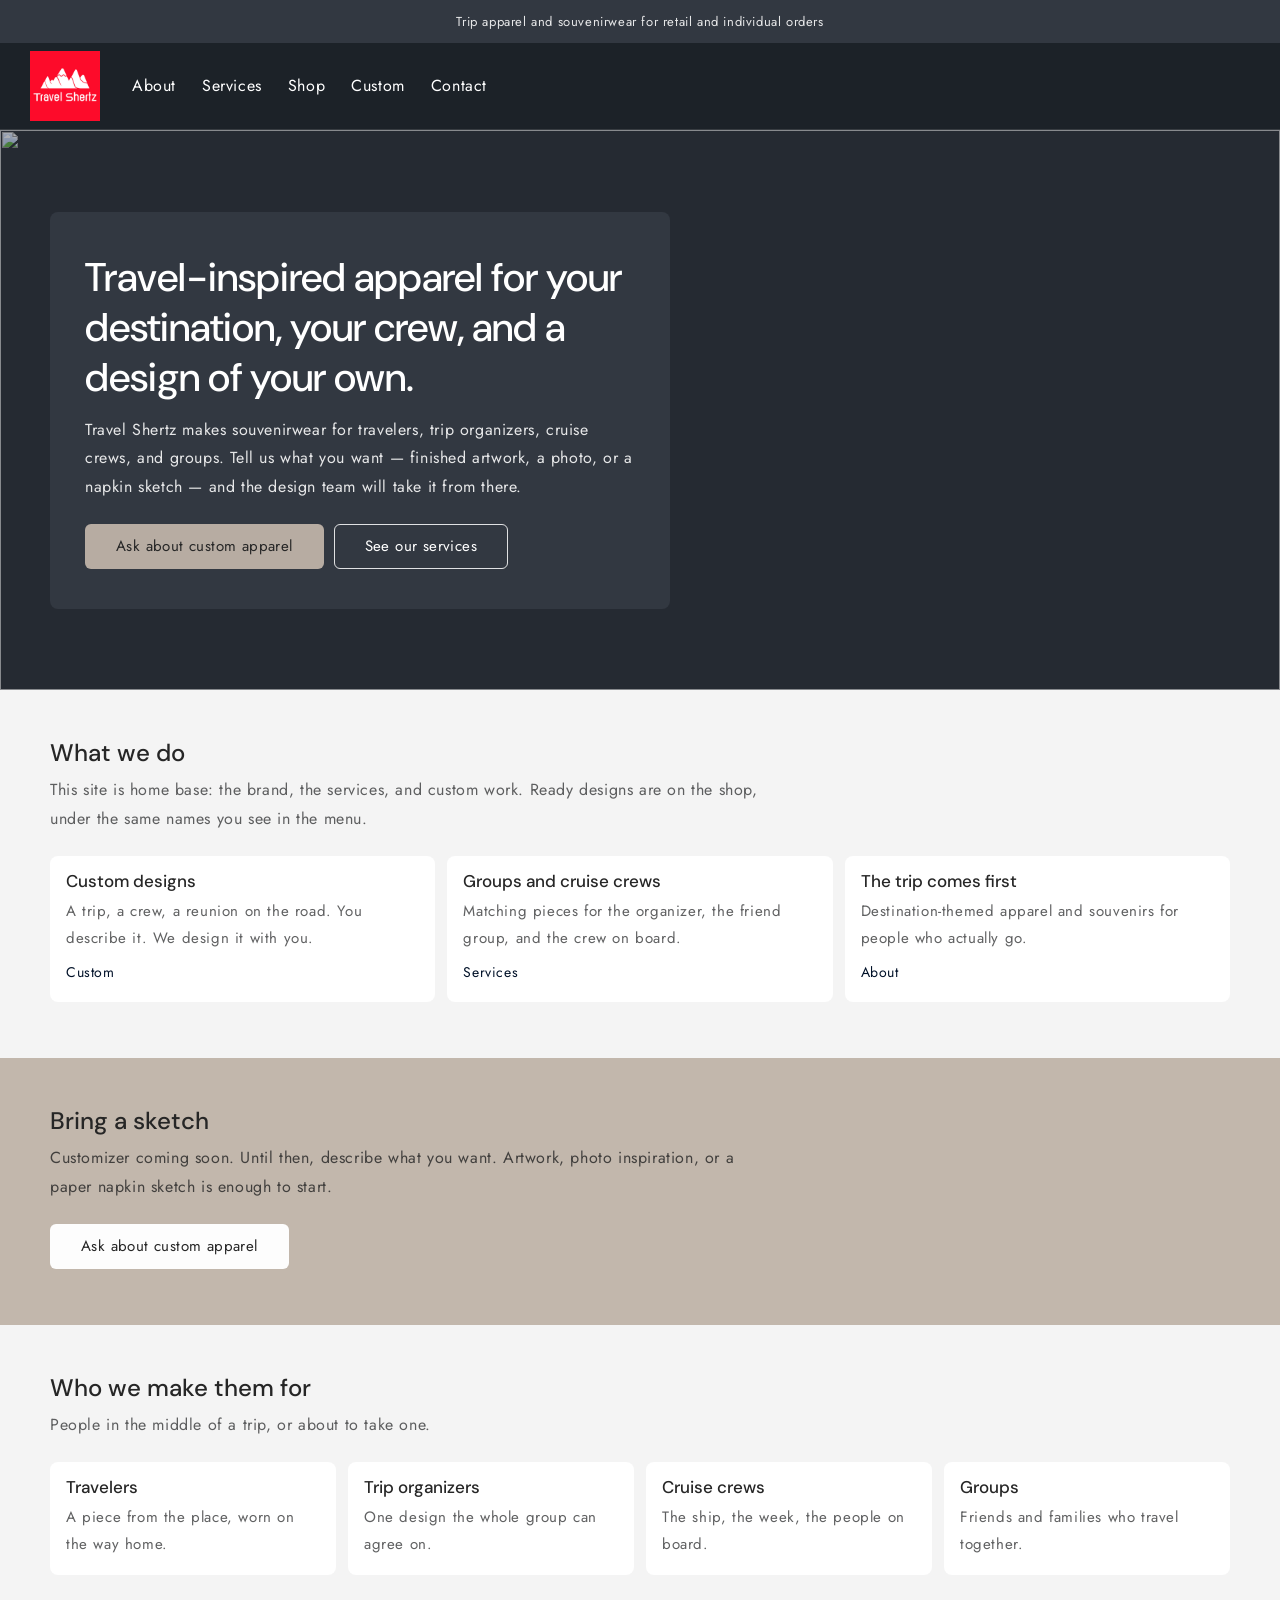
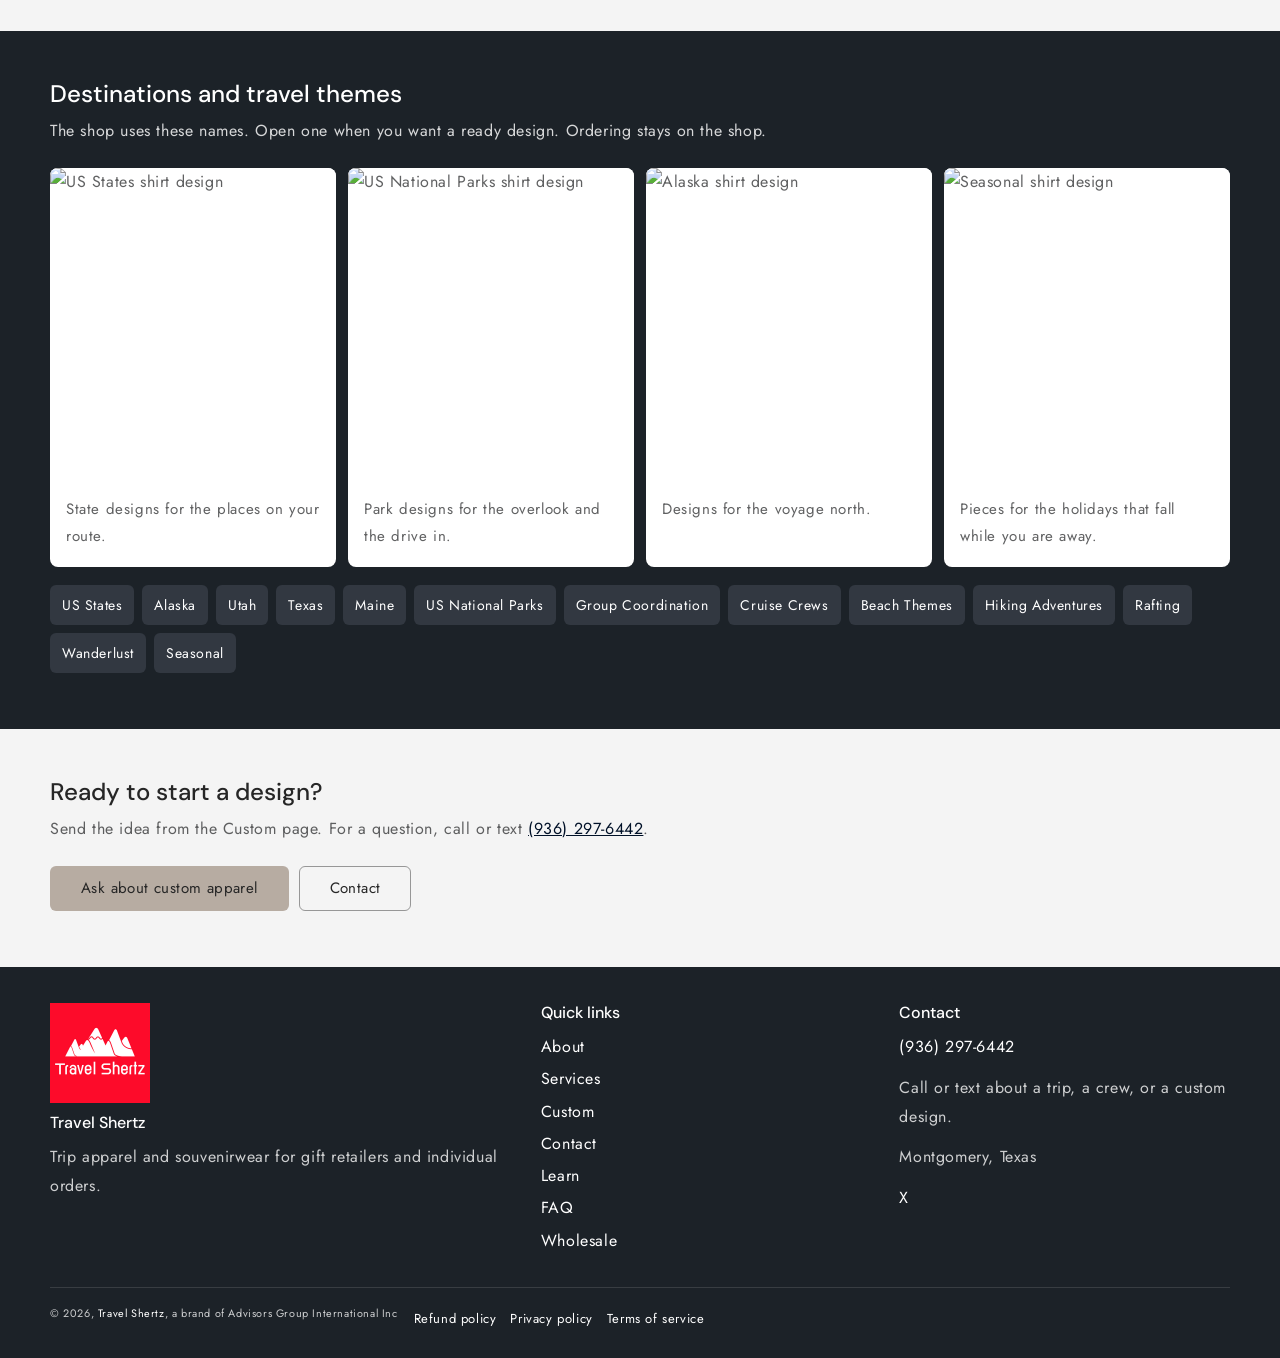
==== commit 9c833587: "Merge pull request #4 from Travel-Shertz/webops/faq-2026-10-11 Add FAQ page at /faq/" ====
--- a/index.html
+++ b/index.html
@@ -32,6 +32,11 @@
       },
       "description": "Travel Shertz designs destination-themed apparel and souvenirs for travelers, trip organizers, cruise crews, and groups.",
       "slogan": "Trip apparel and souvenirwear for retail and individual orders",
+      "parentOrganization": {
+        "@type": "Organization",
+        "name": "Advisors Group International Inc",
+        "url": "https://advisorsgroupintl.com/"
+      },
       "sameAs": [
         "https://shop.travelshertz.com/",
         "https://x.com/travelshertz"
@@ -246,7 +251,7 @@
       </div>
     </div>
     <div class="footer-base">
-      <small>&copy; 2026, <a href="/">Travel Shertz</a></small>
+      <small>&copy; 2026, <a href="/">Travel Shertz</a>, a brand of Advisors Group International Inc</small>
       <ul>
         <li><a href="https://shop.travelshertz.com/policies/refund-policy">Refund policy</a></li>
         <li><a href="/privacy.html">Privacy policy</a></li>
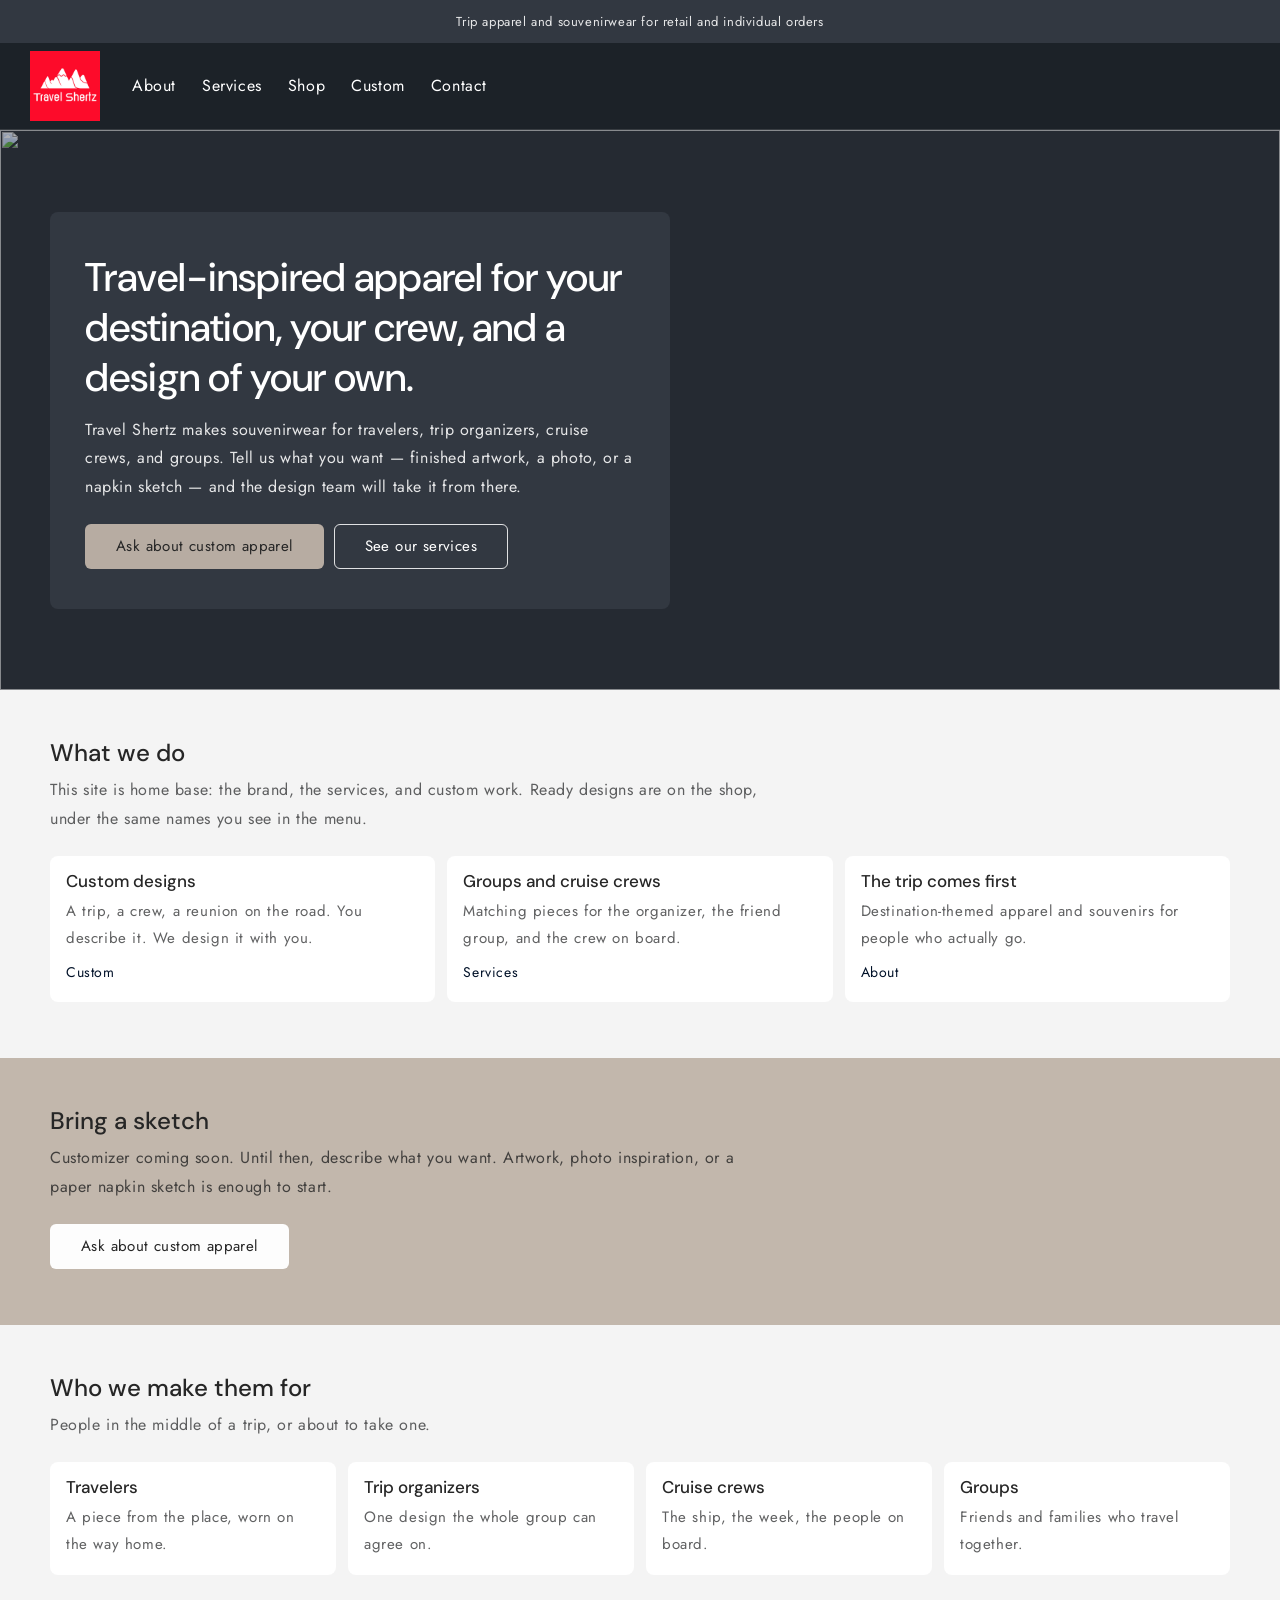
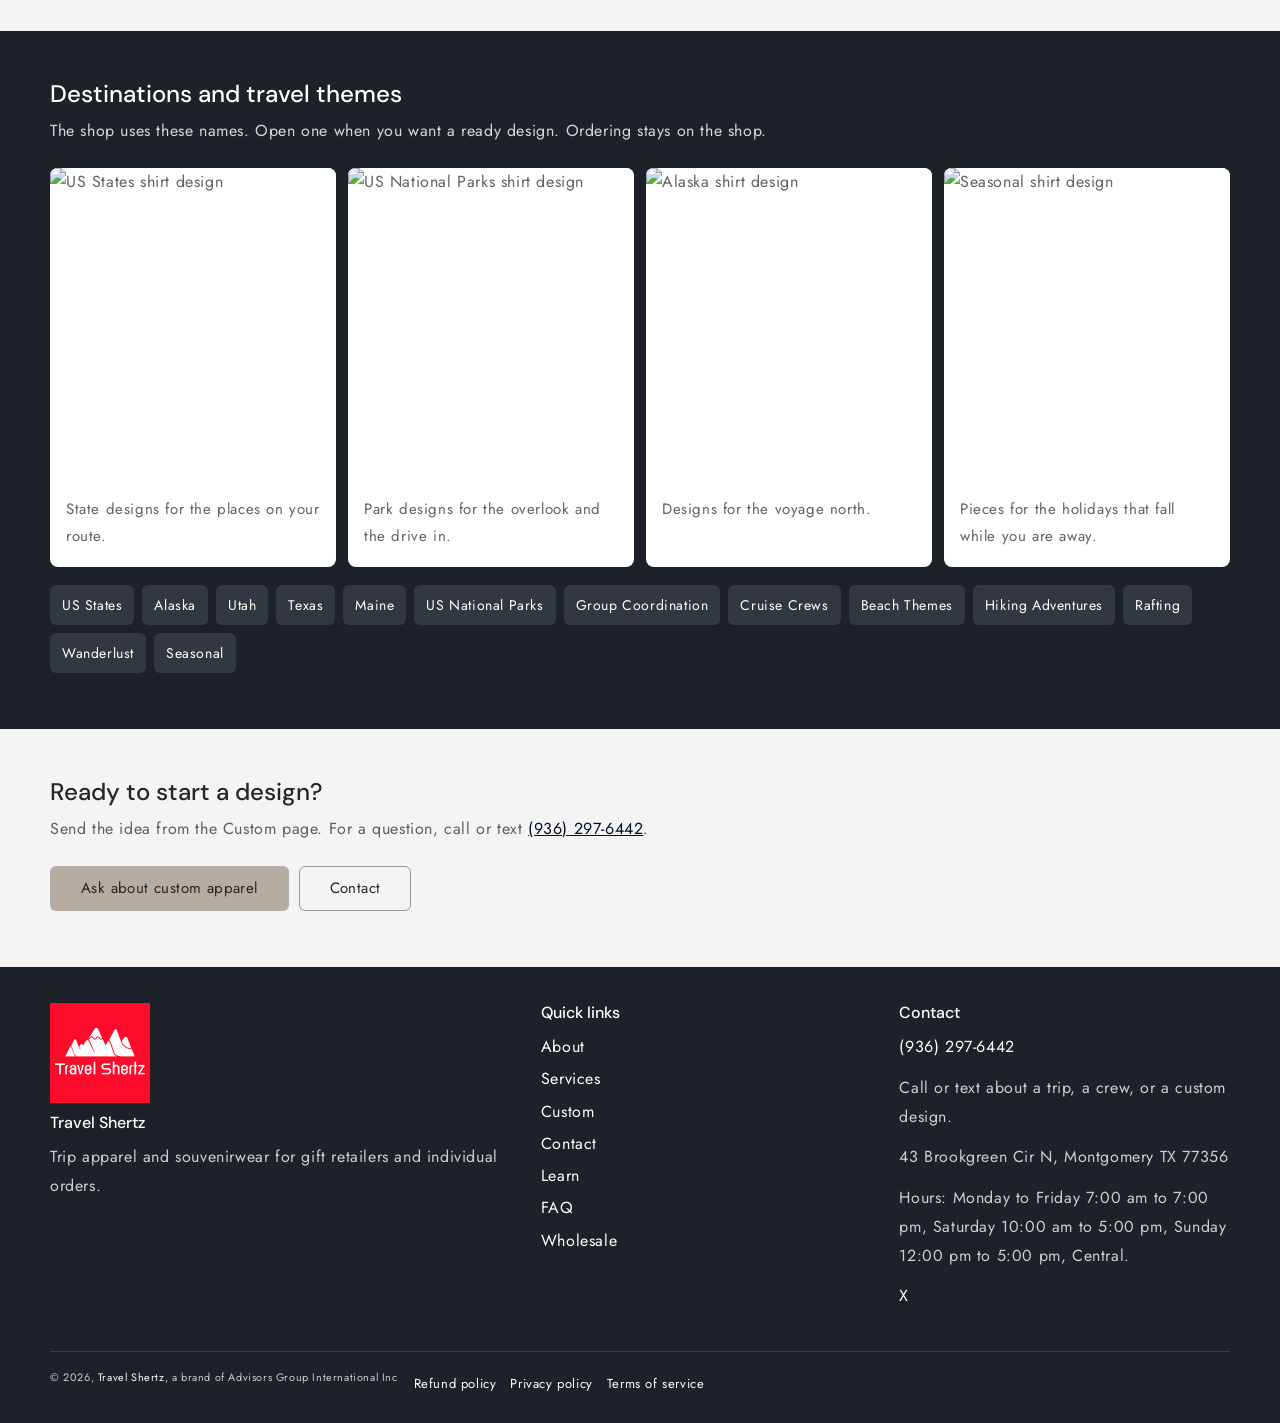
==== commit 4edada9d: "feat: add llms.txt, visible street and hours, and interior JSON-LD Publish machine-readable site fac" ====
--- a/index.html
+++ b/index.html
@@ -7,6 +7,12 @@
 <meta name="description" content="Travel Shertz designs destination-themed apparel and souvenirs for travelers, trip organizers, cruise crews, and groups. Start a custom piece from artwork, a photo, or a napkin sketch.">
 
 <link rel="canonical" href="https://travelshertz.com/">
+<meta property="og:type" content="website">
+<meta property="og:site_name" content="Travel Shertz">
+<meta property="og:title" content="Travel Shertz | Custom Design and Souvenir Apparel">
+<meta property="og:description" content="Destination-themed apparel and souvenirs for travelers, trip organizers, cruise crews, and groups. Start a custom design today.">
+<meta property="og:url" content="https://travelshertz.com/">
+<meta property="og:image" content="https://travelshertz.com/assets/logo.png">
 <meta name="theme-color" content="#1c2228">
 <link rel="icon" href="/assets/logo.png">
 <link rel="preconnect" href="https://fonts.googleapis.com">
@@ -39,9 +45,18 @@
       },
       "sameAs": [
         "https://shop.travelshertz.com/",
-        "https://x.com/travelshertz"
+        "https://x.com/travelshertz",
+        "https://www.youtube.com/@TravelShertz",
+        "https://www.tiktok.com/@travelshertz",
+        "https://www.pinterest.com/travelshertz/",
+        "https://www.linkedin.com/showcase/travelshertz/"
       ],
       "telephone": "+19362976442",
+      "contactPoint": {
+        "@type": "ContactPoint",
+        "telephone": "+19362976442",
+        "url": "https://travelshertz.com/contact/"
+      },
       "address": {
         "@type": "PostalAddress",
         "streetAddress": "43 Brookgreen Cir N",
@@ -49,7 +64,33 @@
         "addressRegion": "TX",
         "postalCode": "77356",
         "addressCountry": "US"
-      }
+      },
+      "openingHoursSpecification": [
+        {
+          "@type": "OpeningHoursSpecification",
+          "dayOfWeek": [
+            "Monday",
+            "Tuesday",
+            "Wednesday",
+            "Thursday",
+            "Friday"
+          ],
+          "opens": "07:00",
+          "closes": "19:00"
+        },
+        {
+          "@type": "OpeningHoursSpecification",
+          "dayOfWeek": "Saturday",
+          "opens": "10:00",
+          "closes": "17:00"
+        },
+        {
+          "@type": "OpeningHoursSpecification",
+          "dayOfWeek": "Sunday",
+          "opens": "12:00",
+          "closes": "17:00"
+        }
+      ]
     },
     {
       "@type": "WebSite",
@@ -246,7 +287,8 @@
         <h2>Contact</h2>
         <p><a href="tel:+19362976442">(936) 297-6442</a></p>
         <p>Call or text about a trip, a crew, or a custom design.</p>
-        <p>Montgomery, Texas</p>
+        <p>43 Brookgreen Cir N, Montgomery TX 77356</p>
+        <p>Hours: Monday to Friday 7:00 am to 7:00 pm, Saturday 10:00 am to 5:00 pm, Sunday 12:00 pm to 5:00 pm, Central.</p>
         <p><a href="https://x.com/travelshertz" rel="me noopener" target="_blank">X</a></p>
       </div>
     </div>
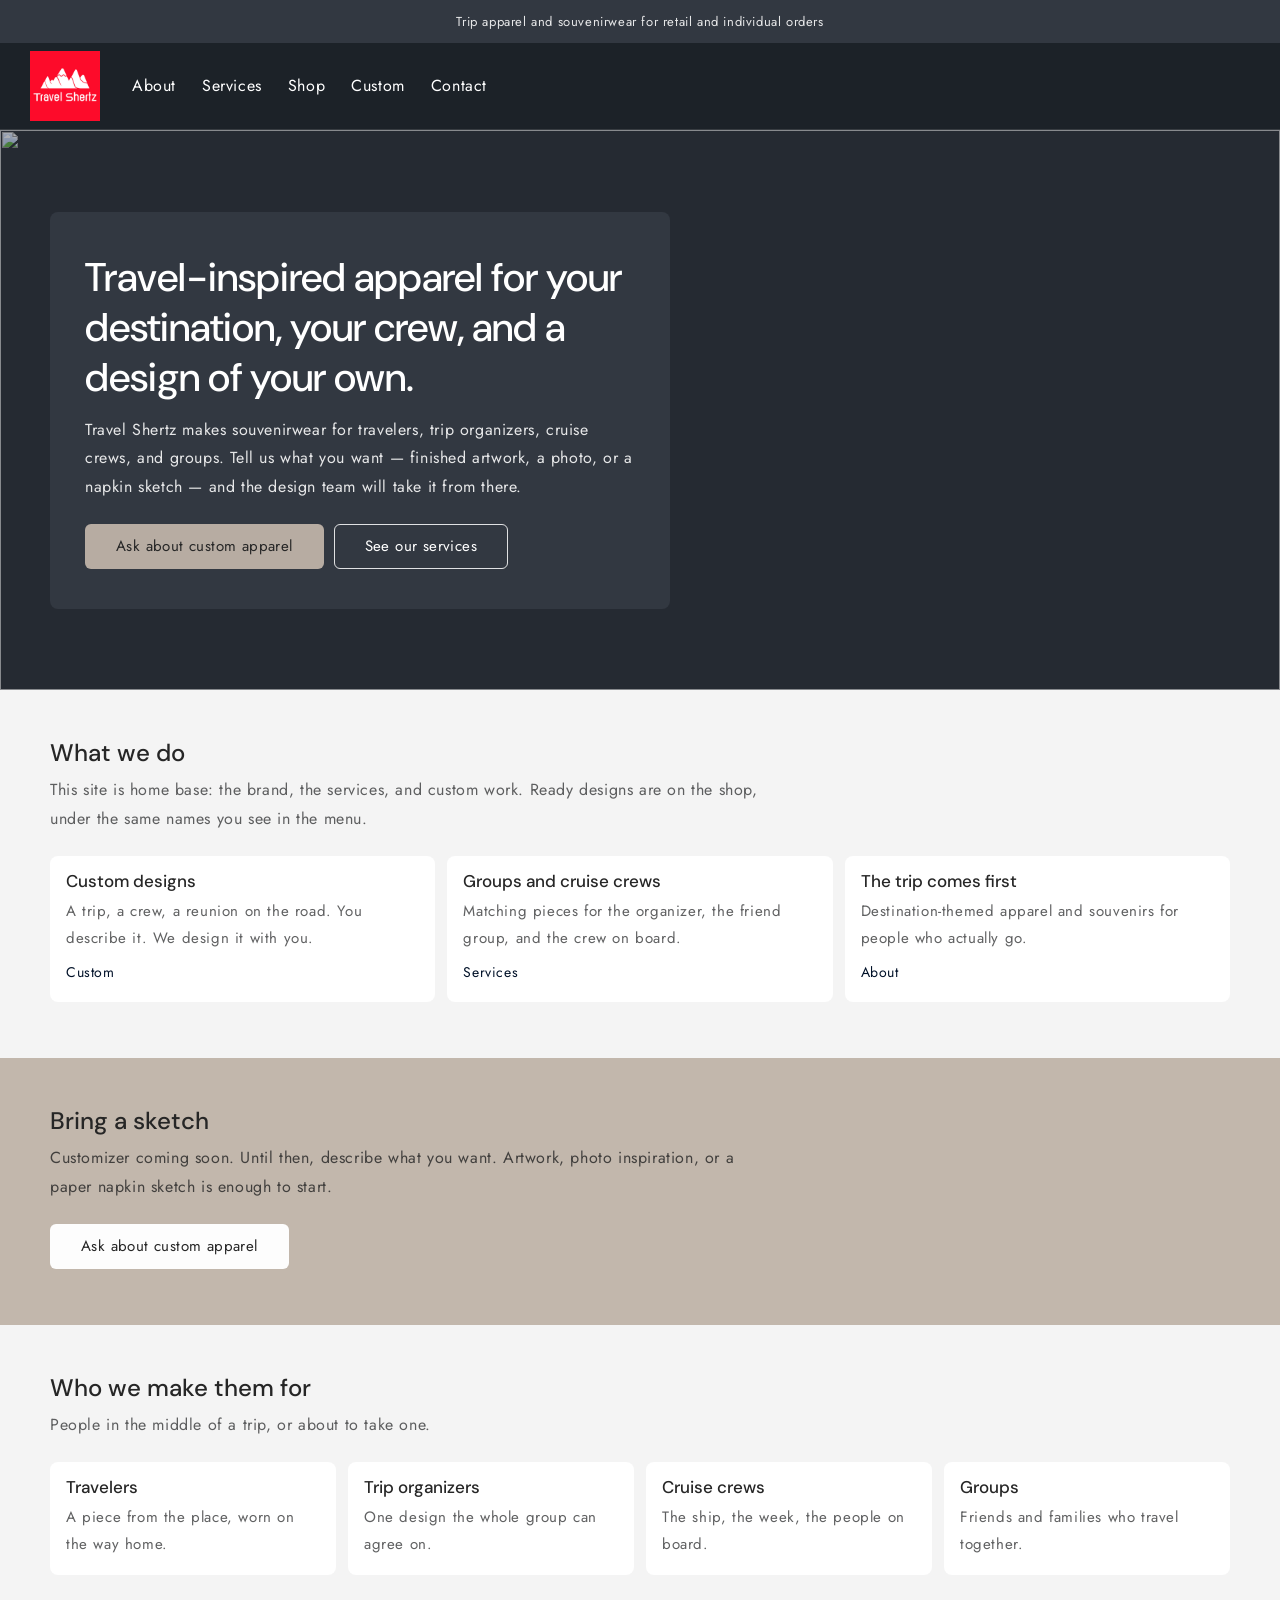
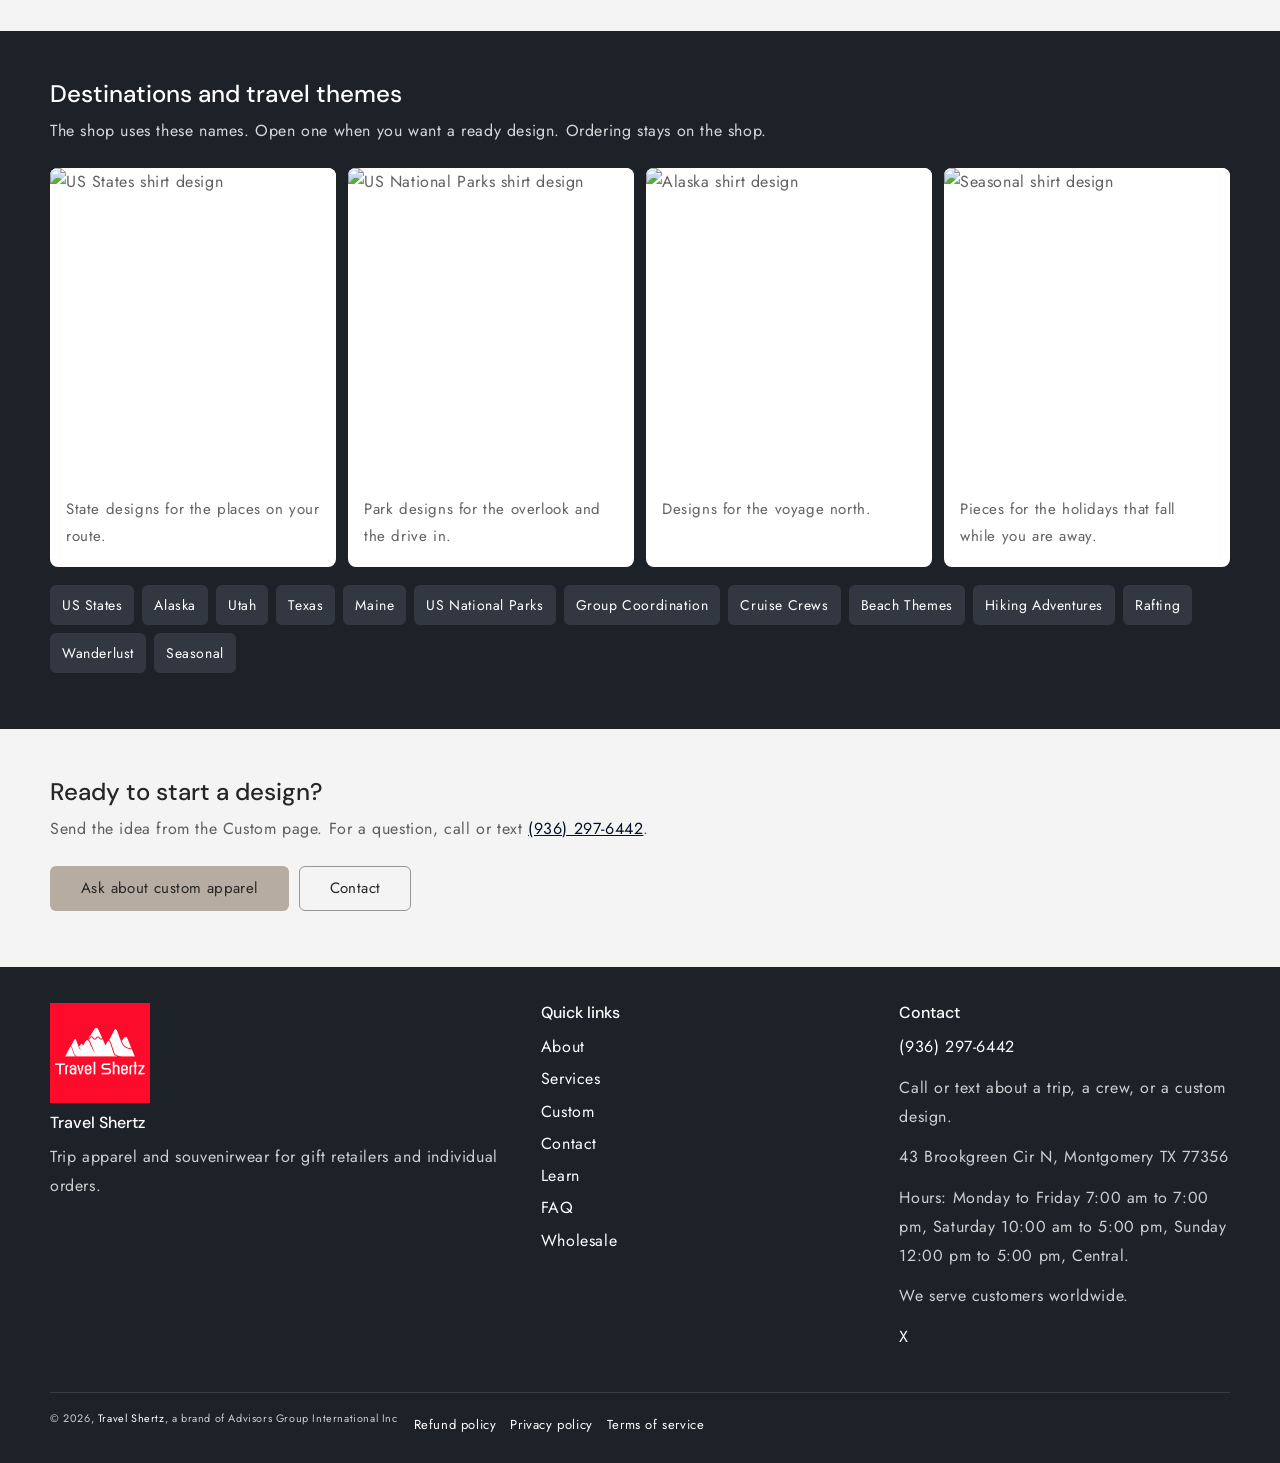
==== commit b586210f: "feat: add worldwide areaServed and footer service-area sentence Add Organization areaServed (Place: " ====
--- a/index.html
+++ b/index.html
@@ -64,6 +64,10 @@
         "addressRegion": "TX",
         "postalCode": "77356",
         "addressCountry": "US"
+      },
+      "areaServed": {
+        "@type": "Place",
+        "name": "Worldwide"
       },
       "openingHoursSpecification": [
         {
@@ -289,6 +293,7 @@
         <p>Call or text about a trip, a crew, or a custom design.</p>
         <p>43 Brookgreen Cir N, Montgomery TX 77356</p>
         <p>Hours: Monday to Friday 7:00 am to 7:00 pm, Saturday 10:00 am to 5:00 pm, Sunday 12:00 pm to 5:00 pm, Central.</p>
+        <p>We serve customers worldwide.</p>
         <p><a href="https://x.com/travelshertz" rel="me noopener" target="_blank">X</a></p>
       </div>
     </div>
